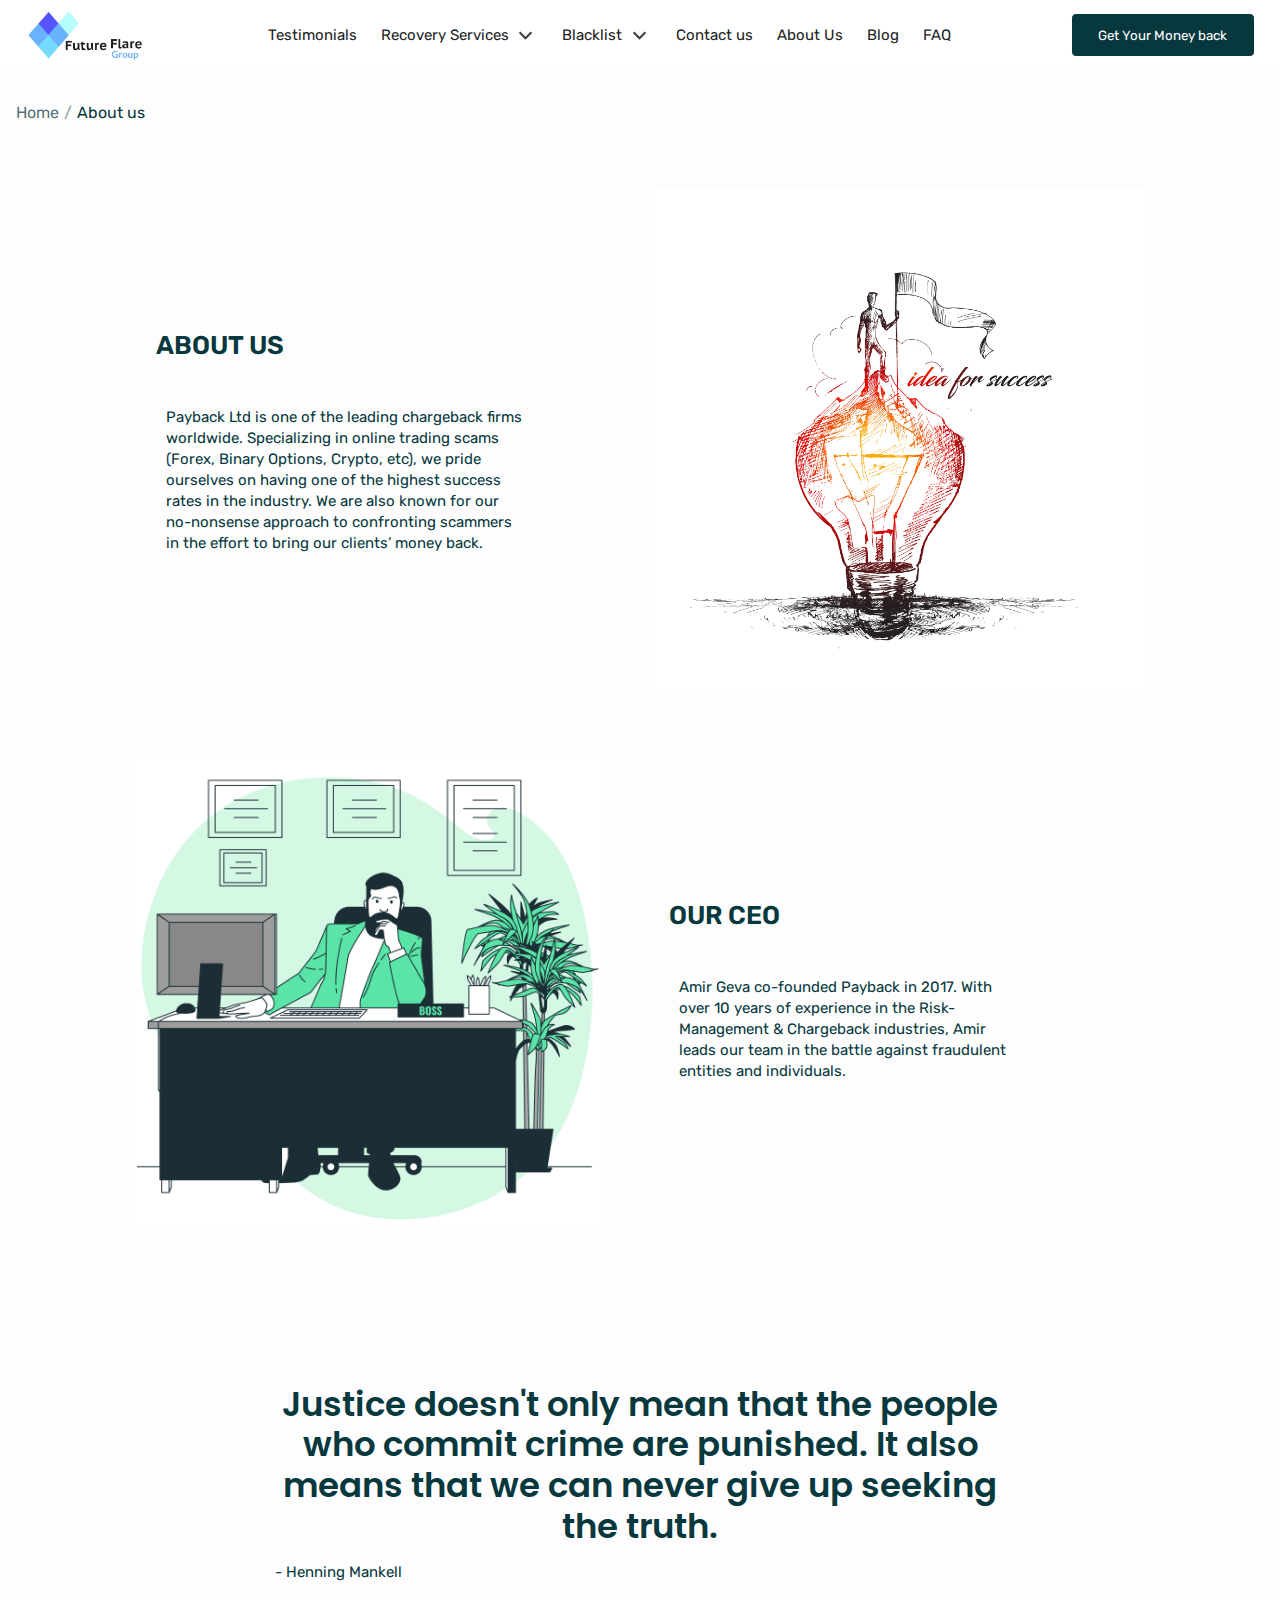
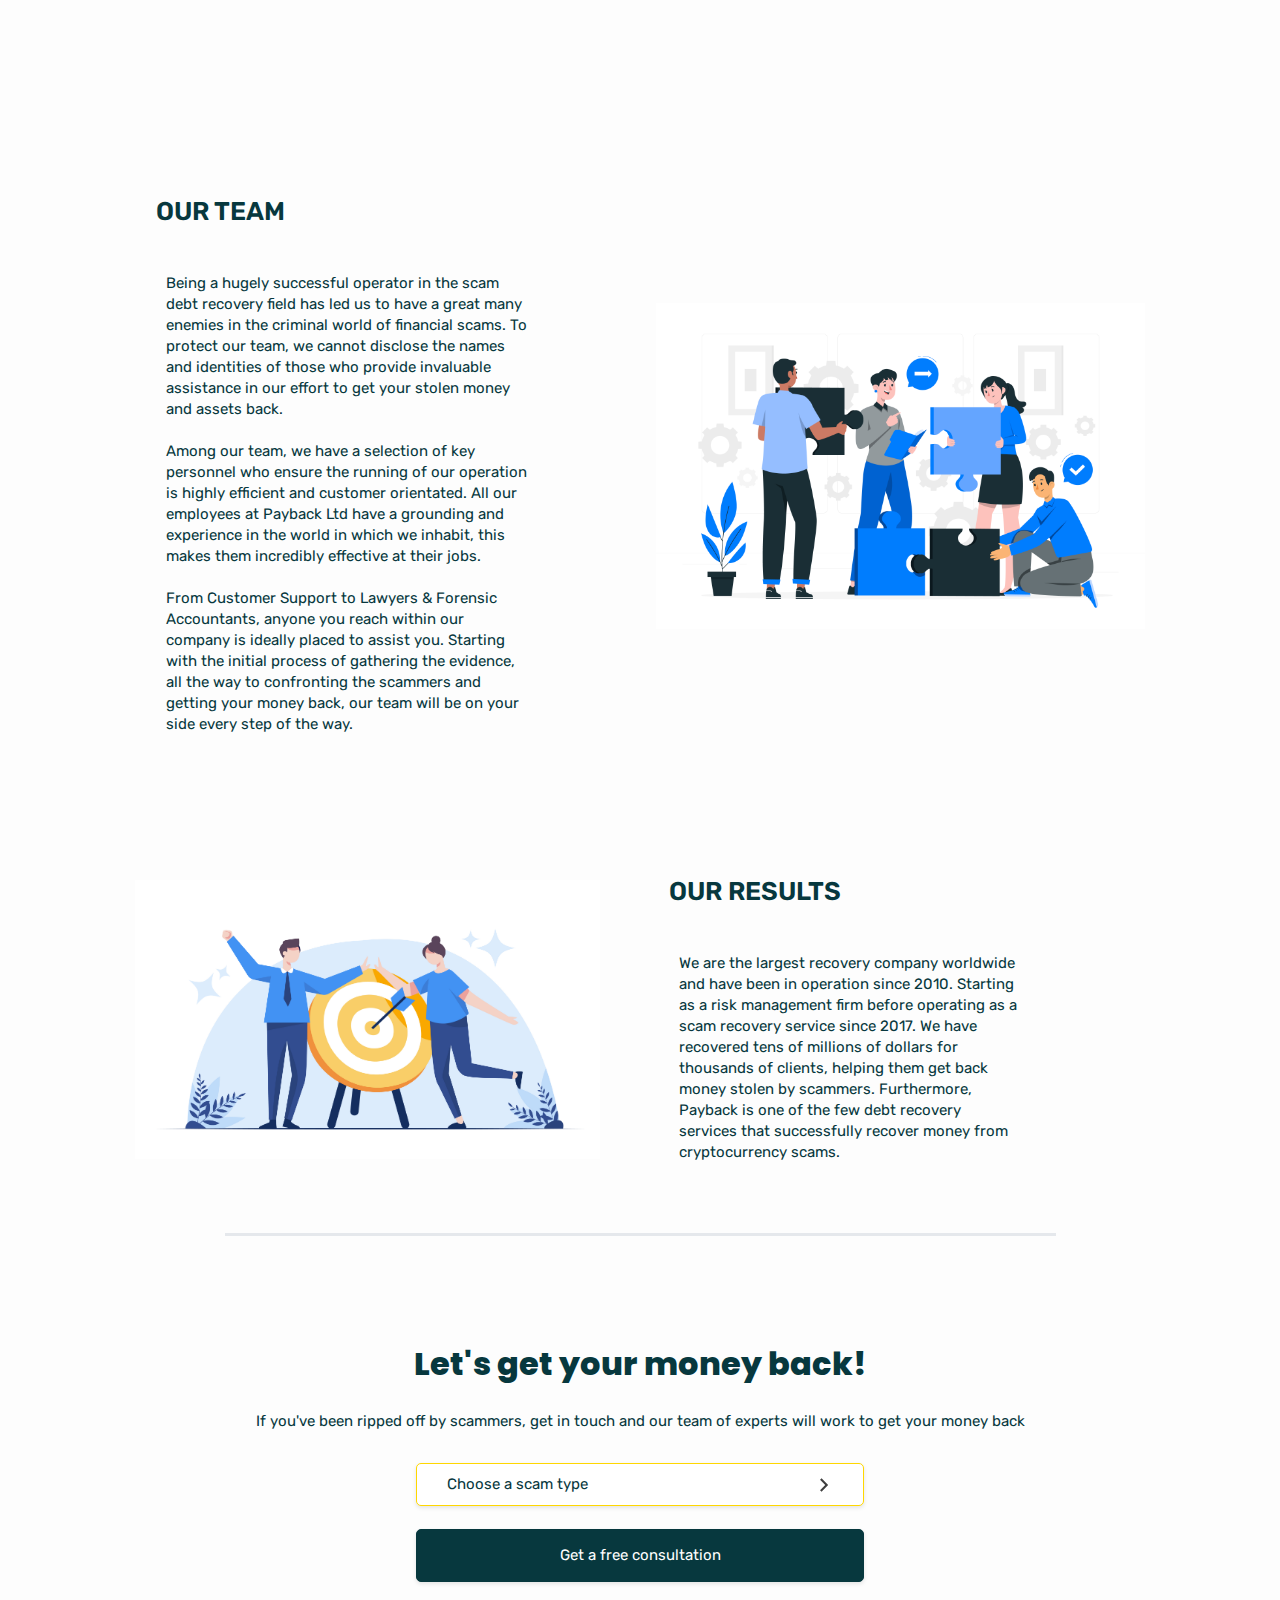
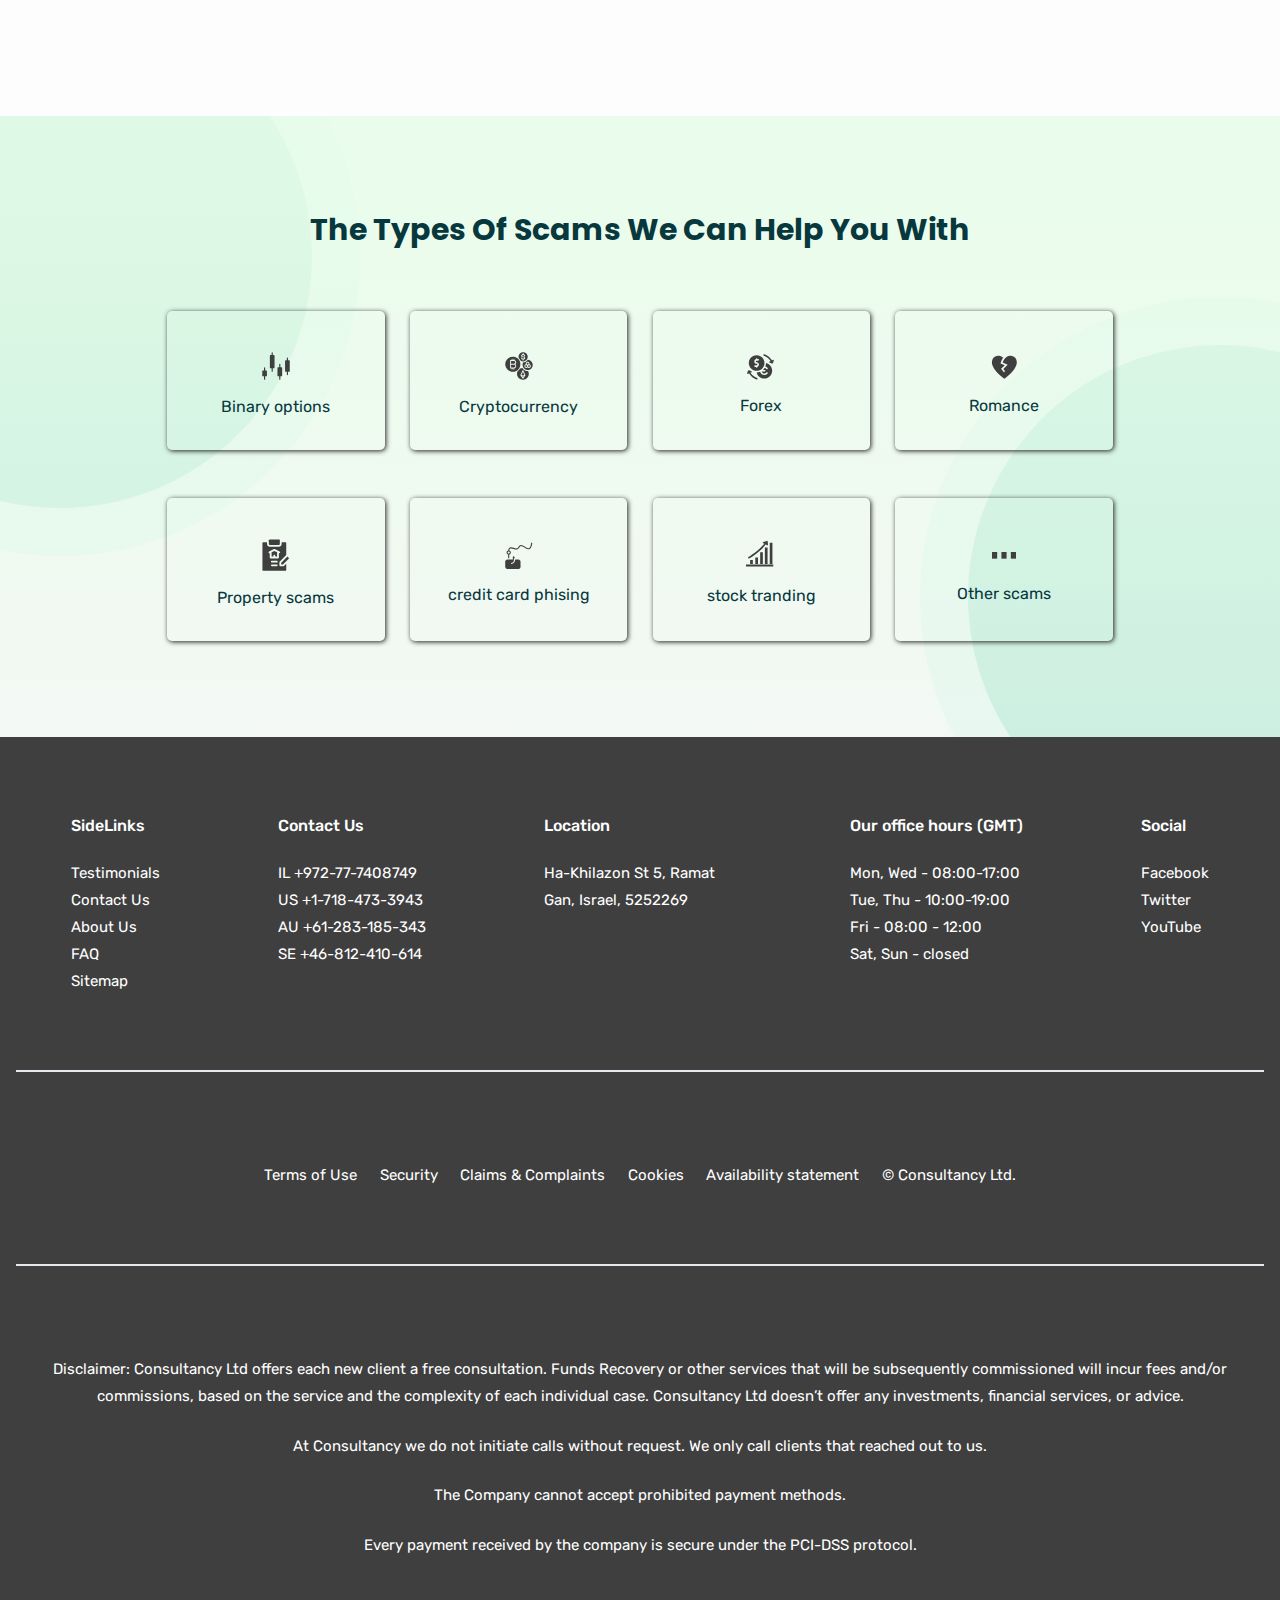
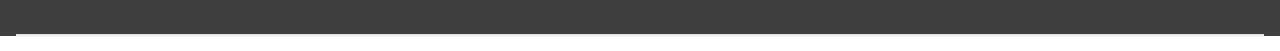
==== aboutUS.html @ 7df8717c "update about us page" ====
<!DOCTYPE html>
<html lang="en">
  <head>
    <meta charset="UTF-8" />
    <meta name="viewport" content="width=device-width, initial-scale=1.0" />
    <title>Consultation</title>
    <link rel="stylesheet" href="style.css" />
    <link rel="icon" href="img/logo.jpg" type="image/x-icon" />
  </head>
  <body>
    <div id="page" class="site page-home">
      <!--  ============ navbar section =============== -->
      <section class="navbar">
        <div class="container">
          <div class="wrapper">
            <div class="left">
              <a href="#page" class="logo">
                <img src="img/logo.jpg" alt="" />
              </a>
            </div>
            <div class="center">
              <ul class="nav_list">
                <li class="list_item"><a href="#">Testimonials</a></li>
                <li class="list_item">
                  <a href="#">
                    <span>Recovery Services</span>
                    <div class="icon">
                      <svg
                        xmlns="http://www.w3.org/2000/svg"
                        viewBox="0 0 24 24"
                        fill="currentColor"
                      >
                        <path
                          d="M11.9999 13.1714L16.9497 8.22168L18.3639 9.63589L11.9999 15.9999L5.63599 9.63589L7.0502 8.22168L11.9999 13.1714Z"
                        ></path>
                      </svg>
                    </div>
                  </a>
                  <ul class="options">
                    <li class="option"><a href="#">Binary Options</a></li>
                    <li class="option"><a href="#">Cryptocurrency</a></li>
                    <li class="option"><a href="#">Forex</a></li>
                    <li class="option"><a href="#">Stock trading</a></li>
                    <li class="option"><a href="#">Credit card phising</a></li>
                    <li class="option"><a href="#">Property Scams</a></li>
                    <li class="option"><a href="#">Romance Scams</a></li>
                    <li class="option"><a href="#">Other Scams</a></li>
                  </ul>
                </li>
                <li class="list_item">
                  <a href="#"
                    >Blacklist
                    <div class="icon">
                      <svg
                        xmlns="http://www.w3.org/2000/svg"
                        viewBox="0 0 24 24"
                        fill="currentColor"
                      >
                        <path
                          d="M11.9999 13.1714L16.9497 8.22168L18.3639 9.63589L11.9999 15.9999L5.63599 9.63589L7.0502 8.22168L11.9999 13.1714Z"
                        ></path>
                      </svg></div
                  ></a>
                  <ul class="options">
                    <li class="option"><a href="#">Scams</a></li>
                    <li class="option"><a href="#">Imposters & Copycats</a></li>
                  </ul>
                </li>
                <li class="list_item"><a href="#">Contact us</a></li>
                <li class="list_item"><a href="#">About Us</a></li>
                <li class="list_item"><a href="#">Blog</a></li>
                <li class="list_item"><a href="#">FAQ</a></li>
              </ul>
            </div>
            <div class="right">
              <div class="btn">
                <input type="button" value="Get Your Money back" />
              </div>
              <div class="mbl">
                <div class="icon">
                  <svg
                    xmlns="http://www.w3.org/2000/svg"
                    viewBox="0 0 24 24"
                    fill="currentColor"
                  >
                    <path
                      d="M7.29117 20.8242L2 22L3.17581 16.7088C2.42544 15.3056 2 13.7025 2 12C2 6.47715 6.47715 2 12 2C17.5228 2 22 6.47715 22 12C22 17.5228 17.5228 22 12 22C10.2975 22 8.6944 21.5746 7.29117 20.8242ZM7.58075 18.711L8.23428 19.0605C9.38248 19.6745 10.6655 20 12 20C16.4183 20 20 16.4183 20 12C20 7.58172 16.4183 4 12 4C7.58172 4 4 7.58172 4 12C4 13.3345 4.32549 14.6175 4.93949 15.7657L5.28896 16.4192L4.63416 19.3658L7.58075 18.711Z"
                    ></path>
                  </svg>
                </div>
                <div class="icon">
                  <svg
                    xmlns="http://www.w3.org/2000/svg"
                    viewBox="0 0 24 24"
                    fill="currentColor"
                  >
                    <path
                      d="M18 18V20H6V18H18ZM21 11V13H3V11H21ZM18 4V6H6V4H18Z"
                    ></path>
                  </svg>
                </div>
              </div>
            </div>
          </div>
        </div>
      </section>

      <!-- path section -->
      <div class="path">
        <div class="container">
          <div class="wrapper">
            <ul class="dir">
              <li><a href="index.html">Home</a></li>
              <li><a href="#">About us</a></li>
            </ul>
          </div>
        </div>
      </div>

      <!-- hero 1 -->
      <section class="hero_section">
        <div class="container">
          <div class="hero_one">
            <div class="content">
              <div class="title">About Us</div>
              <p class="para">
                Payback Ltd is one of the leading chargeback firms worldwide. Specializing in online trading scams (Forex, Binary Options, Crypto, etc), we pride ourselves on having one of the highest success rates in the industry. We are also known for our no-nonsense approach to confronting scammers in the effort to bring our clients’ money back.
              </p>
            </div>
            <div class="reference">
              <img src="img/about.jpg" alt="" />
            </div>
          </div>
        </div>
      </section>

      <!-- hero 2 -->
      <section class="hero_section hs_2">
        <div class="container">
          <div class="hero_one hero_two">
            <div class="content">
              <div class="title">Our CEO</div>
              <p class="para">
                Amir Geva co-founded Payback in 2017. With over 10 years of experience in the Risk-Management & Chargeback industries, Amir leads our team in the battle against fraudulent entities and individuals.
              </p>

            </div>
            <div class="reference">
              <img src="img/ceo.jpg" alt="" />
            </div>
          </div>
        </div>
      </section>

      <!-- justice says -->
      <div class="justice">
        <div class="container">
          <div class="wrapper">
            <div class="title">
              <h1>Justice doesn't only mean that the people who commit crime are punished. It also means that we can never give up seeking the truth.</h1>
            </div>
            <div class="para"> - Henning Mankell</div>
          </div>
        </div>
      </div>

      <!-- hero 3 -->
      <section class="hero_section">
        <div class="container">
          <div class="hero_one">
            <div class="content">
              <div class="title">Our Team</div>
              <p class="para">
                Being a hugely successful operator in the scam debt recovery field has led us to have a great many enemies in the criminal world of financial scams. To protect our team, we cannot disclose the names and identities of those who provide invaluable assistance in our effort to get your stolen money and assets back. <br><br>
                Among our team, we have a selection of key personnel who ensure the running of our operation is highly efficient and customer orientated. All our employees at Payback Ltd have a grounding and experience in the world in which we inhabit, this makes them incredibly effective at their jobs. <br><br>
                From Customer Support to Lawyers & Forensic Accountants, anyone you reach within our company is ideally placed to assist you. Starting with the initial process of gathering the evidence, all the way to confronting the scammers and getting your money back, our team will be on your side every step of the way.
              </p>
            </div>
            <div class="reference">
              <img src="img/team.jpg" alt="" />
            </div>
          </div>
        </div>
      </section>

      <!-- hero 4 -->
      <section class="hero_section hs_2">
        <div class="container">
          <div class="hero_one hero_two">
            <div class="content">
              <div class="title">Our Results</div>
              <p class="para">
                We are the largest recovery company worldwide and have been in operation since 2010. Starting as a risk management firm before operating as a scam recovery service since 2017. We have recovered tens of millions of dollars for thousands of clients, helping them get back money stolen by scammers. Furthermore, Payback is one of the few debt recovery services that successfully recover money from cryptocurrency scams.
              </p>
            </div>
            <div class="reference">
              <img src="img/result.jpg" alt="" />
            </div>
          </div>
        </div>
      </section>

      <!--  ============ choose back section  =============== -->
      <section class="choose">
        <div class="container">
          <div class="wrapper">
            <div class="title">
              <h1>Let's get your money back!</h1>
            </div>
            <div class="para">
              If you've been ripped off by scammers, get in touch and our team
              of experts will work to get your money back
            </div>
            <div class="choice">
              <div class="drop_down">
                <div class="select-menu">
                  <div class="select-btn">
                    <span class="sBtn-text">Choose a scam type</span>
                    <div class="icon">
                      <svg
                        xmlns="http://www.w3.org/2000/svg"
                        viewBox="0 0 24 24"
                        fill="currentColor"
                      >
                        <path
                          d="M11.9999 10.8284L7.0502 15.7782L5.63599 14.364L11.9999 8L18.3639 14.364L16.9497 15.7782L11.9999 10.8284Z"
                        ></path>
                      </svg>
                    </div>
                  </div>
                  <ul class="options">
                    <li class="option">
                      <a href="#"
                        ><span class="option-text">Binary Options</span></a
                      >
                    </li>
                    <li class="option">
                      <a href="#"
                        ><span class="option-text">Cryptocurrency</span></a
                      >
                    </li>
                    <li class="option">
                      <a href="#"><span class="option-text">Forex </span></a>
                    </li>
                    <li class="option">
                      <a href="#"
                        ><span class="option-text">Stock Trading </span></a
                      >
                    </li>
                    <li class="option">
                      <a href="#"
                        ><span class="option-text">Property scam </span></a
                      >
                    </li>
                    <li class="option">
                      <a href="#"
                        ><span class="option-text">Romance scam</span></a
                      >
                    </li>
                    <li class="option">
                      <a href="#"
                        ><span class="option-text">Other scam</span></a
                      >
                    </li>
                  </ul>
                </div>
              </div>
              <div class="btn">
                <button type="submit">Get a free consultation</button>
              </div>
            </div>
          </div>
        </div>
      </section>
      <!--  ============ testimonials section  =============== -->
      <!--  ============ get client section  =============== -->
      <!--  ============ videos review section  =============== -->
      <!--  ============ types section  =============== -->
      <section class="type">
        <div class="container">
          <div class="wrapper">
            <div class="title">
              <h1>The types of scams we can help you with</h1>
            </div>
            <div class="wrap_box">
              <div class="box">
                <div class="title">
                  <div class="icon">
                    <svg
                      viewBox="0 0 24 24"
                      fill="none"
                      xmlns="http://www.w3.org/2000/svg"
                    >
                      <path
                        d="M16.9149 13.375V19.7917C16.9149 20.0438 16.7043 20.25 16.4468 20.25H15.5106V22.5417C15.5106 22.7938 15.3 23 15.0426 23C14.7851 23 14.5745 22.7938 14.5745 22.5417V20.25H13.6383C13.3809 20.25 13.1702 20.0438 13.1702 19.7917V13.375C13.1702 13.1229 13.3809 12.9167 13.6383 12.9167H14.5745V10.625C14.5745 10.3729 14.7851 10.1667 15.0426 10.1667C15.3 10.1667 15.5106 10.3729 15.5106 10.625V12.9167H16.4468C16.7043 12.9167 16.9149 13.1229 16.9149 13.375Z"
                        fill="currentColor"
                      ></path>
                      <path
                        d="M23 7.875V16.125C23 16.3771 22.7894 16.5833 22.5319 16.5833H21.5957V18.875C21.5957 19.1271 21.3851 19.3333 21.1277 19.3333C20.8702 19.3333 20.6596 19.1271 20.6596 18.875V16.5833H19.7234C19.466 16.5833 19.2553 16.3771 19.2553 16.125V7.875C19.2553 7.62292 19.466 7.41667 19.7234 7.41667H20.6596V5.58333C20.6596 5.33125 20.8702 5.125 21.1277 5.125C21.3851 5.125 21.5957 5.33125 21.5957 5.58333V7.41667H22.5319C22.7894 7.41667 23 7.62292 23 7.875Z"
                        fill="currentColor"
                      ></path>
                      <path
                        d="M4.74468 16.125V19.7917C4.74468 20.0438 4.53404 20.25 4.2766 20.25H3.34043V22.5417C3.34043 22.7938 3.12979 23 2.87234 23C2.61489 23 2.40426 22.7938 2.40426 22.5417V20.25H1.46809C1.21064 20.25 1 20.0438 1 19.7917V16.125C1 15.8729 1.21064 15.6667 1.46809 15.6667H2.40426V13.375C2.40426 13.1229 2.61489 12.9167 2.87234 12.9167C3.12979 12.9167 3.34043 13.1229 3.34043 13.375V15.6667H4.2766C4.53404 15.6667 4.74468 15.8729 4.74468 16.125Z"
                        fill="currentColor"
                      ></path>
                      <path
                        d="M10.8298 3.75V13.375C10.8298 13.6271 10.6192 13.8333 10.3617 13.8333H9.42553V16.125C9.42553 16.3771 9.2149 16.5833 8.95745 16.5833C8.7 16.5833 8.48936 16.3771 8.48936 16.125V13.8333H7.55319C7.29574 13.8333 7.0851 13.6271 7.0851 13.375V3.75C7.0851 3.49792 7.29574 3.29167 7.55319 3.29167H8.48936V1.45833C8.48936 1.20625 8.7 1 8.95745 1C9.2149 1 9.42553 1.20625 9.42553 1.45833V3.29167H10.3617C10.6192 3.29167 10.8298 3.49792 10.8298 3.75Z"
                        fill="currentColor"
                      ></path>
                    </svg>
                  </div>
                </div>
                <div class="name">Binary options</div>
              </div>

              <div class="box">
                <div class="title">
                  <div class="icon">
                    <svg
                      viewBox="0 0 24 24"
                      fill="currentColor"
                      xmlns="http://www.w3.org/2000/svg"
                    >
                      <path
                        d="M19.2859 16.0125C19.159 16.0223 19.0322 16.0321 18.9053 16.0321C18.0426 16.0309 17.1959 15.798 16.4535 15.3577C15.7111 14.9173 15.1 14.2856 14.684 13.5284C14.0455 13.5839 13.4256 13.7721 12.8637 14.0809C12.3561 14.9281 11.6719 15.6554 10.8579 16.213C10.5083 16.944 10.3517 17.7526 10.403 18.5616C10.4543 19.3705 10.7118 20.1528 11.151 20.8336C11.5901 21.5143 12.1961 22.0708 12.9112 22.4499C13.6262 22.829 14.4263 23.0179 15.2351 22.9987C16.0438 22.9794 16.8341 22.7526 17.5303 22.34C18.2266 21.9274 18.8056 21.3427 19.212 20.6418C19.6184 19.9409 19.8386 19.1473 19.8516 18.3368C19.8645 17.5263 19.6698 16.7261 19.2859 16.0125ZM17.1191 19.4796C17.1147 19.5286 17.098 19.5758 17.0703 19.6165C17.0711 19.6234 17.0693 19.6303 17.0655 19.6361L15.4306 22.0664C15.3967 22.1162 15.3512 22.1568 15.298 22.1849C15.2449 22.2131 15.1857 22.2278 15.1256 22.2278C15.0655 22.2278 15.0063 22.2131 14.9532 22.1849C14.9 22.1568 14.8545 22.1162 14.8206 22.0664L13.1857 19.6361C13.1819 19.6303 13.1801 19.6234 13.1809 19.6165C13.1533 19.5758 13.1365 19.5286 13.1321 19.4796C13.1272 19.4747 13.1272 19.4698 13.1272 19.46C13.1224 19.4106 13.1273 19.3608 13.1418 19.3133C13.1467 19.3084 13.1516 19.3035 13.1516 19.2987V19.284L14.7913 15.5186C14.8235 15.4577 14.8716 15.4068 14.9305 15.3712C14.9894 15.3357 15.0568 15.3169 15.1256 15.3169C15.1944 15.3169 15.2618 15.3357 15.3207 15.3712C15.3796 15.4068 15.4277 15.4577 15.4599 15.5186L17.0996 19.284V19.2987C17.0996 19.3035 17.1045 19.3084 17.1094 19.3133C17.1239 19.3608 17.1289 19.4106 17.124 19.46C17.124 19.4698 17.124 19.4747 17.1191 19.4796Z"
                        fill="currentColor"
                      ></path>
                      <path
                        d="M15.8503 20.1251L15.1232 21.2058L14.4009 20.1251L15.006 20.3353C15.0836 20.3614 15.1676 20.3614 15.2452 20.3353L15.8503 20.1251Z"
                        fill="currentColor"
                      ></path>
                      <path
                        d="M16.2651 19.2106L15.1232 19.6018L13.9812 19.2106L15.1232 16.5847L16.2651 19.2106Z"
                        fill="currentColor"
                      ></path>
                      <path
                        d="M18.9882 7.06858C18.6005 7.67545 18.0695 8.17721 17.4422 8.52947C16.8148 8.88172 16.1105 9.07362 15.3916 9.08818C14.9369 9.86365 14.7498 10.7675 14.8591 11.6602C14.9683 12.5529 15.3679 13.3847 15.9961 14.0271C16.6242 14.6695 17.446 15.0868 18.3345 15.2144C19.223 15.3421 20.1286 15.173 20.9116 14.7333C21.6946 14.2936 22.3113 13.6079 22.6665 12.7819C23.0217 11.9559 23.0955 11.0358 22.8767 10.1635C22.6578 9.2913 22.1584 8.51557 21.4555 7.95617C20.7527 7.39678 19.8856 7.08485 18.9882 7.06858ZM20.0082 13.5284C19.7983 13.5276 19.591 13.4813 19.4006 13.3927C19.2102 13.3041 19.0412 13.1752 18.9053 13.0149C18.7693 13.1752 18.6003 13.3041 18.41 13.3927C18.2196 13.4813 18.0123 13.5276 17.8024 13.5284C17.437 13.5273 17.085 13.3902 16.8149 13.1437C16.5447 12.8973 16.3755 12.559 16.3403 12.1946C16.305 11.8302 16.4061 11.4656 16.624 11.1717C16.8419 10.8778 17.161 10.6755 17.5193 10.6041C17.4415 10.3822 17.418 10.1448 17.4506 9.91188C17.4832 9.67895 17.5711 9.45725 17.7068 9.26535C17.8425 9.07344 18.0222 8.91693 18.2307 8.80891C18.4392 8.7009 18.6705 8.64453 18.9053 8.64453C19.14 8.64453 19.3713 8.7009 19.5798 8.80891C19.7884 8.91693 19.968 9.07344 20.1037 9.26535C20.2395 9.45725 20.3273 9.67895 20.36 9.91188C20.3926 10.1448 20.369 10.3822 20.2912 10.6041C20.6496 10.6755 20.9687 10.8778 21.1866 11.1717C21.4045 11.4656 21.5056 11.8302 21.4703 12.1946C21.435 12.559 21.2659 12.8973 20.9957 13.1437C20.7255 13.3902 20.3736 13.5273 20.0082 13.5284Z"
                        fill="currentColor"
                      ></path>
                      <path
                        d="M20.0082 12.7949C20.4152 12.7949 20.7451 12.4621 20.7451 12.0516C20.7451 11.6411 20.4152 11.3083 20.0082 11.3083C19.6012 11.3083 19.2713 11.6411 19.2713 12.0516C19.2713 12.4621 19.6012 12.7949 20.0082 12.7949Z"
                        fill="currentColor"
                      ></path>
                      <path
                        d="M18.5393 12.0516C18.5383 12.1974 18.4943 12.3397 18.4127 12.4605C18.3312 12.5812 18.2157 12.6751 18.081 12.7303C17.9463 12.7854 17.7983 12.7993 17.6556 12.7703C17.513 12.7412 17.3822 12.6705 17.2796 12.5671C17.177 12.4636 17.1073 12.332 17.0793 12.1889C17.0512 12.0458 17.0661 11.8976 17.122 11.763C17.178 11.6283 17.2724 11.5133 17.3935 11.4324C17.5146 11.3515 17.6568 11.3083 17.8024 11.3083C17.9984 11.3092 18.186 11.3879 18.3242 11.5273C18.4623 11.6666 18.5397 11.8552 18.5393 12.0516Z"
                        fill="currentColor"
                      ></path>
                      <path
                        d="M18.9053 10.8779C19.3123 10.8779 19.6422 10.5452 19.6422 10.1347C19.6422 9.72415 19.3123 9.39137 18.9053 9.39137C18.4983 9.39137 18.1684 9.72415 18.1684 10.1347C18.1684 10.5452 18.4983 10.8779 18.9053 10.8779Z"
                        fill="currentColor"
                      ></path>
                      <path
                        d="M15.3037 1C14.3323 1.00336 13.4019 1.39219 12.7159 2.08137C12.0299 2.77056 11.6444 3.70397 11.6436 4.67734C11.6457 5.0231 11.695 5.36696 11.79 5.69936C12.374 6.26912 12.8501 6.9401 13.1955 7.67984C13.8104 8.12097 14.5475 8.35861 15.3037 8.35956C16.2777 8.35956 17.2118 7.97187 17.9004 7.28178C18.5891 6.59168 18.976 5.65572 18.976 4.67978C18.976 3.70384 18.5891 2.76788 17.9004 2.07778C17.2118 1.38769 16.2777 1 15.3037 1ZM14.8889 4.31058H15.7234C16.0399 4.31058 16.3434 4.43655 16.5671 4.66077C16.7909 4.88499 16.9166 5.1891 16.9166 5.5062C16.9166 5.8233 16.7909 6.12741 16.5671 6.35163C16.3434 6.57586 16.0399 6.70183 15.7234 6.70183H15.6746V7.30819C15.6746 7.40546 15.6361 7.49875 15.5674 7.56753C15.4988 7.63631 15.4057 7.67495 15.3086 7.67495C15.2115 7.67495 15.1184 7.63631 15.0498 7.56753C14.9812 7.49875 14.9426 7.40546 14.9426 7.30819V6.70183H14.8889C14.574 6.7004 14.2724 6.57408 14.0502 6.35048C13.828 6.12689 13.7032 5.82421 13.703 5.50865C13.703 5.41138 13.7416 5.31809 13.8102 5.24931C13.8789 5.18053 13.972 5.14189 14.0691 5.14189C14.1661 5.14189 14.2592 5.18053 14.3279 5.24931C14.3965 5.31809 14.4351 5.41138 14.4351 5.50865C14.4347 5.62983 14.4822 5.74624 14.5673 5.83239C14.6523 5.91853 14.768 5.96741 14.8889 5.96831H15.7234C15.8457 5.96831 15.963 5.91963 16.0495 5.83296C16.136 5.7463 16.1846 5.62876 16.1846 5.5062C16.1846 5.38364 16.136 5.2661 16.0495 5.17944C15.963 5.09278 15.8457 5.04409 15.7234 5.04409H14.8889C14.5731 5.04409 14.2702 4.91838 14.0469 4.69462C13.8236 4.47085 13.6982 4.16736 13.6982 3.85091C13.6982 3.53446 13.8236 3.23097 14.0469 3.00721C14.2702 2.78344 14.5731 2.65773 14.8889 2.65773H14.9426V2.04648C14.9426 1.94921 14.9812 1.85592 15.0498 1.78714C15.1184 1.71836 15.2115 1.67972 15.3086 1.67972C15.4057 1.67972 15.4988 1.71836 15.5674 1.78714C15.6361 1.85592 15.6746 1.94921 15.6746 2.04648V2.65773H15.7234C15.8799 2.65754 16.0348 2.68827 16.1793 2.74817C16.3239 2.80806 16.4552 2.89594 16.5658 3.00678C16.6765 3.11761 16.7642 3.24922 16.8239 3.39407C16.8837 3.53892 16.9144 3.69417 16.9142 3.85091C16.9142 3.94818 16.8756 4.04147 16.807 4.11025C16.7383 4.17903 16.6452 4.21767 16.5482 4.21767C16.4511 4.21767 16.358 4.17903 16.2894 4.11025C16.2207 4.04147 16.1822 3.94818 16.1822 3.85091C16.1822 3.79053 16.1704 3.73073 16.1474 3.67493C16.1243 3.61913 16.0906 3.56843 16.0479 3.52574C16.0053 3.48304 15.9547 3.44918 15.899 3.4261C15.8434 3.40303 15.7837 3.39118 15.7234 3.39125H14.8889C14.7673 3.39125 14.6506 3.43967 14.5645 3.52588C14.4785 3.61208 14.4302 3.729 14.4302 3.85091C14.4302 3.97282 14.4785 4.08974 14.5645 4.17595C14.6506 4.26215 14.7673 4.31058 14.8889 4.31058Z"
                        fill="currentColor"
                      ></path>
                      <path
                        d="M7.07579 4.50129C5.87667 4.4979 4.70351 4.85114 3.70486 5.51628C2.70621 6.18142 1.927 7.12854 1.46588 8.23772C1.00476 9.34689 0.882479 10.5682 1.11452 11.7471C1.34656 12.9259 1.92249 14.0093 2.76938 14.86C3.61626 15.7106 4.69602 16.2903 5.87192 16.5257C7.04782 16.7611 8.26697 16.6415 9.37501 16.1821C10.483 15.7228 11.4301 14.9443 12.0963 13.9452C12.7625 12.9461 13.1179 11.7714 13.1174 10.5699C13.1179 8.96277 12.482 7.42112 11.3493 6.28335C10.2166 5.14558 8.67964 4.50466 7.07579 4.50129ZM9.76964 12.0662C9.76865 12.4906 9.62293 12.9019 9.35664 13.2318C9.09036 13.5618 8.7195 13.7907 8.30559 13.8805V14.5357C8.30559 14.633 8.26703 14.7263 8.19839 14.7951C8.12975 14.8638 8.03665 14.9025 7.93958 14.9025C7.84251 14.9025 7.74941 14.8638 7.68077 14.7951C7.61213 14.7263 7.57357 14.633 7.57357 14.5357V13.9196H6.82202V14.5357C6.82202 14.633 6.78346 14.7263 6.71482 14.7951C6.64618 14.8638 6.55309 14.9025 6.45601 14.9025C6.35894 14.9025 6.26584 14.8638 6.1972 14.7951C6.12856 14.7263 6.09 14.633 6.09 14.5357V13.9196H5.28478C5.1879 13.9189 5.09518 13.8801 5.02667 13.8114C4.95817 13.7428 4.9194 13.6499 4.91876 13.5528V7.60649C4.9187 7.55831 4.92812 7.51059 4.9465 7.46606C4.96487 7.42154 4.99182 7.38108 5.02582 7.34701C5.05982 7.31294 5.1002 7.28593 5.14463 7.26752C5.18907 7.24911 5.23669 7.23967 5.28478 7.23973H6.09V6.6627C6.09 6.56543 6.12856 6.47215 6.1972 6.40337C6.26584 6.33459 6.35894 6.29595 6.45601 6.29595C6.55309 6.29595 6.64618 6.33459 6.71482 6.40337C6.78346 6.47215 6.82202 6.56543 6.82202 6.6627V7.23973H7.57357V6.6627C7.57357 6.56543 7.61213 6.47215 7.68077 6.40337C7.74941 6.33459 7.84251 6.29595 7.93958 6.29595C8.03665 6.29595 8.12975 6.33459 8.19839 6.40337C8.26703 6.47215 8.30559 6.56543 8.30559 6.6627V7.27885C8.65356 7.35329 8.97272 7.5267 9.22483 7.77829C9.47693 8.02988 9.65129 8.34898 9.72701 8.69734C9.80272 9.04571 9.77657 9.40856 9.6517 9.74242C9.52683 10.0763 9.30854 10.367 9.02297 10.5797C9.25507 10.7514 9.44358 10.9754 9.57329 11.2337C9.703 11.4919 9.77026 11.7771 9.76964 12.0662Z"
                        fill="currentColor"
                      ></path>
                      <path
                        d="M9.03761 12.0662C9.03787 12.3625 8.92089 12.6467 8.7123 12.8566C8.50372 13.0666 8.22057 13.185 7.92494 13.1861H5.65079V10.9464H7.92494C8.22057 10.9474 8.50372 11.0659 8.7123 11.2758C8.92089 11.4858 9.03787 11.77 9.03761 12.0662Z"
                        fill="currentColor"
                      ></path>
                      <path
                        d="M9.03761 9.09307C9.03787 9.3893 8.92089 9.67354 8.7123 9.88347C8.50372 10.0934 8.22057 10.2119 7.92494 10.2129H5.65079V7.97324H7.92494C8.22057 7.97428 8.50372 8.09275 8.7123 8.30267C8.92089 8.5126 9.03787 8.79684 9.03761 9.09307Z"
                        fill="currentColor"
                      ></path>
                    </svg>
                  </div>
                </div>
                <div class="name">Cryptocurrency</div>
              </div>

              <div href="#" class="box">
                <div class="title">
                  <div class="icon">
                    <svg
                      viewBox="0 0 26 24"
                      fill="currentColor"
                      xmlns="http://www.w3.org/2000/svg"
                    >
                      <path
                        d="M17.3595 8.70628C17.3534 9.76579 17.1441 10.7779 16.7686 11.7058C17.5245 11.8877 18.2123 12.3029 18.73 12.9051C18.9737 13.1886 18.9414 13.616 18.6579 13.8597C18.3744 14.1034 17.9471 14.0712 17.7033 13.7876C17.2994 13.3178 16.7336 13.0266 16.1247 12.9674C15.732 13.5952 15.2565 14.1661 14.7131 14.6643H16.2376C16.6114 14.6643 16.9145 14.9674 16.9145 15.3412C16.9145 15.7151 16.6114 16.0181 16.2376 16.0181H13.607C13.8995 17.0047 14.8138 17.7267 15.8941 17.7267C16.5894 17.7267 17.2488 17.4235 17.7034 16.8947C17.9471 16.6113 18.3745 16.579 18.6579 16.8227C18.9414 17.0664 18.9737 17.4938 18.73 17.7773C18.018 18.6055 16.9843 19.0805 15.8941 19.0805C14.1333 19.0805 12.6539 17.8569 12.259 16.2156C11.331 16.5911 10.3188 16.8005 9.25921 16.8066C9.93112 19.8511 12.6506 22.1358 15.8941 22.1358C19.6407 22.1358 22.6887 19.0877 22.6887 15.3412C22.6887 12.0977 20.404 9.37823 17.3595 8.70628Z"
                        fill="currentColor"
                      ></path>
                      <path
                        d="M16.0063 8.65885C16.0063 4.91229 12.9583 1.8643 9.21178 1.8643C5.46526 1.8643 2.41719 4.91233 2.41719 8.65885C2.41719 12.4054 5.46522 15.4534 9.21173 15.4534C12.9583 15.4534 16.0063 12.4054 16.0063 8.65885ZM8.53482 12.1892V12.0548H7.85226C7.47842 12.0548 7.17534 11.7517 7.17534 11.3779C7.17534 11.004 7.47842 10.7009 7.85226 10.7009H9.21173C9.5881 10.7009 9.89429 10.3947 9.89429 10.0184C9.89429 9.64201 9.5881 9.33582 9.21173 9.33582C8.08886 9.33582 7.17534 8.42229 7.17534 7.29942C7.17534 6.41383 7.74377 5.65884 8.53482 5.37914V5.12859C8.53482 4.75475 8.8379 4.45167 9.21173 4.45167C9.58558 4.45167 9.88865 4.75475 9.88865 5.12859V5.26302H10.5712C10.9451 5.26302 11.2481 5.5661 11.2481 5.93994C11.2481 6.31378 10.9451 6.61686 10.5712 6.61686H9.21173C8.83537 6.61686 8.52918 6.92305 8.52918 7.29942C8.52918 7.67579 8.83537 7.98198 9.21173 7.98198C10.3346 7.98198 11.2481 8.8955 11.2481 10.0184C11.2481 10.904 10.6797 11.659 9.88865 11.9387V12.1893C9.88865 12.5631 9.58558 12.8662 9.21173 12.8662C8.8379 12.8662 8.53482 12.563 8.53482 12.1892Z"
                        fill="currentColor"
                      ></path>
                      <path
                        d="M9.62348 21.675C7.18445 20.9372 4.96917 19.0953 3.63108 16.7475L4.07239 16.896C4.42678 17.0153 4.81059 16.8246 4.92982 16.4702C5.049 16.1158 4.85838 15.732 4.50404 15.6128L2.55013 14.9556C2.19574 14.8365 1.81193 15.0271 1.6927 15.3814L1.03551 17.3353C0.916322 17.6897 1.10694 18.0735 1.46129 18.1927C1.53286 18.2168 1.60561 18.2282 1.67718 18.2282C1.95986 18.2282 2.22359 18.0497 2.31867 17.7669L2.44318 17.3968C3.0719 18.5044 3.88222 19.5282 4.82774 20.4028C6.12634 21.6042 7.64914 22.4922 9.23145 22.9708C9.2968 22.9906 9.36278 23 9.42772 23C9.71829 23 9.98694 22.8114 10.0754 22.5189C10.1837 22.1612 9.9813 21.7833 9.62348 21.675Z"
                        fill="currentColor"
                      ></path>
                      <path
                        d="M23.6445 5.8074C23.2903 5.68831 22.9064 5.87888 22.7871 6.23323L22.6625 6.60377C22.0303 5.48997 21.2147 4.46078 20.2629 3.58318C18.9678 2.3891 17.4503 1.50599 15.8744 1.02921C15.5164 0.920861 15.1386 1.1233 15.0304 1.48112C14.9222 1.83899 15.1245 2.21684 15.4823 2.32506C17.9188 3.06213 20.1357 4.90529 21.4741 7.25235L21.0334 7.10415C20.6791 6.98488 20.2953 7.17559 20.176 7.52993C20.0568 7.88427 20.2475 8.26813 20.6018 8.38732L22.5557 9.04456C22.6273 9.06861 22.7 9.08003 22.7716 9.08003C23.0543 9.08003 23.318 8.9015 23.4132 8.61873L24.0703 6.66483C24.1895 6.31044 23.9989 5.92658 23.6445 5.8074Z"
                        fill="currentColor"
                      ></path>
                    </svg>
                  </div>
                </div>
                <div class="name">Forex</div>
              </div>

              <div class="box">
                <div class="title">
                  <div class="icon">
                    <svg
                      viewBox="0 0 26 24"
                      fill="currentColor"
                      xmlns="http://www.w3.org/2000/svg"
                    >
                      <path
                        d="M23.4263 5.1945C22.5217 3.30812 19.9158 1.76471 16.8846 2.66332C15.5347 3.138 14.339 3.98036 13.4281 5.09846C12.7147 6.04723 12.15 7.10235 11.7539 8.22643L16.1825 10.2431L12.4222 13.8513L13.9749 15.7308L12.915 16.65L10.4847 13.7552L13.6847 10.6616L10.0121 9.00842C10.3362 7.67737 10.8599 6.4049 11.5648 5.23566C11.7812 4.86853 12.0202 4.5157 12.2805 4.17928H12.321C11.5723 3.47954 10.673 2.96743 9.69482 2.6839C6.67713 1.77843 4.07799 3.30812 3.17336 5.1945C1.90417 7.83543 2.43075 10.8056 4.73959 14.0228C6.54886 16.5402 9.13449 19.092 12.888 22.0553C13.0067 22.1493 13.1528 22.2004 13.3032 22.2004C13.4537 22.2004 13.5998 22.1493 13.7184 22.0553C17.4652 19.0989 20.0576 16.5677 21.8669 14.0228C24.1689 10.8056 24.6955 7.83543 23.4263 5.1945Z"
                        fill="currentColor"
                      ></path>
                    </svg>
                  </div>
                </div>
                <div class="name">Romance</div>
              </div>

              <div class="box">
                <div class="title">
                  <div class="icon">
                    <svg
                      viewBox="0 0 21 24"
                      fill="currentColor"
                      xmlns="http://www.w3.org/2000/svg"
                    >
                      <path
                        d="M6.12832 4.86719H12.5388C12.8928 4.86719 13.1798 4.57861 13.1798 4.22266V1.64453C13.1798 1.28858 12.8928 1 12.5388 1H6.12832C5.77429 1 5.48727 1.28858 5.48727 1.64453V4.22266C5.48727 4.57861 5.77429 4.86719 6.12832 4.86719Z"
                        fill="currentColor"
                      ></path>
                      <path
                        d="M7.41041 9.99207V13.0313H8.69249V12.3867C8.69249 12.0308 8.97951 11.7422 9.33354 11.7422C9.68757 11.7422 9.97458 12.0308 9.97458 12.3867V13.0313H11.2567V9.99207L9.33354 9.02527L7.41041 9.99207Z"
                        fill="currentColor"
                      ></path>
                      <path
                        d="M15.6464 19.7773H13.531C13.177 19.7773 12.89 19.4888 12.89 19.1328V17.0059C12.89 16.835 12.9575 16.671 13.0778 16.5502L17.6672 11.9359V3.57812C17.6672 3.22217 17.3801 2.93359 17.0261 2.93359H14.4619V4.22266C14.4619 5.28884 13.5992 6.15625 12.5388 6.15625H6.12836C5.06794 6.15625 4.20522 5.28884 4.20522 4.22266V2.93359H1.64104C1.28702 2.93359 1 3.22217 1 3.57812V22.3555C1 22.7114 1.28702 23 1.64104 23H17.0261C17.3801 23 17.6672 22.7114 17.6672 22.3555V18.0126L16.0997 19.5885C15.9795 19.7095 15.8165 19.7773 15.6464 19.7773ZM11.043 19.7773H7.62409C7.27006 19.7773 6.98304 19.4888 6.98304 19.1328C6.98304 18.7769 7.27006 18.4883 7.62409 18.4883H11.043C11.397 18.4883 11.684 18.7769 11.684 19.1328C11.684 19.4888 11.397 19.7773 11.043 19.7773ZM11.043 17.1992H7.62409C7.27006 17.1992 6.98304 16.9106 6.98304 16.5547C6.98304 16.1987 7.27006 15.9102 7.62409 15.9102H11.043C11.397 15.9102 11.684 16.1987 11.684 16.5547C11.684 16.9106 11.397 17.1992 11.043 17.1992ZM12.5388 10.631V13.6758C12.5388 14.0317 12.2517 14.3203 11.8977 14.3203H6.76936C6.41533 14.3203 6.12832 14.0317 6.12832 13.6758V10.6306C5.82758 10.738 5.48761 10.606 5.34128 10.3117C5.18295 9.99327 5.31128 9.60612 5.62796 9.44693L9.04686 7.72818C9.22734 7.63747 9.43974 7.63747 9.62021 7.72818L13.0391 9.44693C13.3558 9.60612 13.4841 9.99327 13.3258 10.3117C13.1807 10.6036 12.8424 10.7393 12.5388 10.631Z"
                        fill="currentColor"
                      ></path>
                      <path
                        d="M14.1721 18.4883H15.3809L19.7 14.1456L18.4913 12.9303L14.1721 17.273V18.4883Z"
                        fill="currentColor"
                      ></path>
                    </svg>
                  </div>
                </div>
                <div class="name">Property scams</div>
              </div>

              <div class="box">
                <div class="title">
                  <div class="icon">
                    <svg
                      viewBox="0 0 25 24"
                      fill="currentColor"
                      xmlns="http://www.w3.org/2000/svg"
                    >
                      <path
                        d="M23.169 1.33926C22.9232 1.30169 22.6937 1.46877 22.6549 1.71377C22.242 4.35892 21.69 5.7649 20.5605 5.96057C18.5224 6.31316 15.9358 2.81824 13.5521 3.44605C12.6584 3.68096 12.3541 4.3515 12.1088 4.89084C11.872 5.41225 11.6667 5.86302 10.9895 6.08896C9.1515 6.70304 6.821 4.72349 4.94403 5.48233C4.06713 5.83666 3.5789 6.65353 3.49003 7.91331C2.70651 8.1073 2.12491 8.81428 2.12491 9.65413C2.12491 10.4884 2.6992 11.192 3.47485 11.3916V13.9711C3.47485 14.2188 3.67633 14.4197 3.92483 14.4197C4.17333 14.4197 4.3748 14.2188 4.3748 13.9711V11.3916C5.15046 11.192 5.72474 10.4884 5.72474 9.65413C5.72474 8.82605 5.15889 8.12692 4.39168 7.92116C4.49799 6.62998 5.07958 6.39507 5.28207 6.31322C6.72533 5.7298 9.10695 7.66321 11.2752 6.94002C12.3248 6.58962 12.6595 5.85292 12.9289 5.26087C13.1741 4.72097 13.3232 4.43391 13.7822 4.31281C15.6365 3.8255 18.2391 7.27232 20.7141 6.84415C22.7428 6.49375 23.2287 3.87379 23.5447 1.85169C23.5824 1.60669 23.4148 1.37738 23.169 1.33926ZM4.82478 9.65413C4.82478 10.1486 4.42093 10.5512 3.92483 10.5512C3.42872 10.5512 3.02487 10.1486 3.02487 9.65413C3.02487 9.1611 3.42726 8.75709 3.92483 8.75709C4.42093 8.75709 4.82478 9.15964 4.82478 9.65413Z"
                        fill="currentColor"
                      ></path>
                      <path
                        d="M13.7681 17.1108C13.7681 16.1199 12.9622 15.3167 11.9682 15.3167H9.60581C9.35731 15.3167 9.15583 15.5175 9.15583 15.7652C9.15583 15.7594 9.16185 15.9801 9.13558 16.2137C8.97246 17.6804 7.83458 18.8583 6.3834 19.0887C6.09024 19.1346 5.82773 18.8854 5.8698 18.5804C5.89669 18.3852 6.05694 18.2365 6.25139 18.2013C6.43475 18.1682 6.59264 18.13 6.79513 18.0443C7.50863 17.7555 8.11435 17.0476 8.23337 16.1762C8.25688 16.0005 8.25216 16.1513 8.25587 14.2128L8.33124 14.2885C8.50674 14.4633 8.79242 14.4634 8.96796 14.2885C9.14143 14.1156 9.1452 13.8313 8.96796 13.6538L8.12425 12.8128C7.84296 12.5337 7.35591 12.7227 7.35591 13.144V15.3167H2.79991C1.80586 15.3167 1 16.1199 1 17.1108V21.5399C1 22.5307 1.80586 23.334 2.79991 23.334H12.0807C13.0126 23.334 13.7681 22.5809 13.7681 21.652V17.1108Z"
                        fill="currentColor"
                      ></path>
                    </svg>
                  </div>
                </div>
                <div class="name">credit card phising</div>
              </div>

              <div class="box">
                <div class="title">
                  <div class="icon">
                    <svg
                      viewBox="0 0 22 22"
                      fill="currentColor"
                      xmlns="http://www.w3.org/2000/svg"
                    >
                      <path
                        d="M17.4111 1.93288H19.3856V17.6055H17.4111V1.93288ZM13.4795 2.50013L13.2061 2.58506C12.8638 2.69323 12.4616 2.5426 12.3232 2.25591C12.2569 2.11711 12.2537 1.96373 12.3145 1.82345C12.3851 1.66119 12.5351 1.53422 12.7254 1.47486L15.808 0.514648L16.1833 3.26133C16.2044 3.40119 16.1651 3.544 16.0723 3.66231C15.9589 3.80767 15.7766 3.90189 15.5721 3.92133C15.5476 3.92386 15.5201 3.92513 15.4937 3.92513C15.1449 3.92513 14.8487 3.70288 14.8047 3.40879L14.7572 2.99323C11.1946 7.9261 2.99091 13.2131 2.63492 13.4408C2.51408 13.5181 2.36957 13.5593 2.21661 13.5593C2.01042 13.5593 1.81647 13.4833 1.68485 13.35C1.5638 13.2281 1.50718 13.0726 1.52471 12.9128C1.54309 12.747 1.6426 12.5945 1.79809 12.4956C1.88154 12.4419 10.0071 7.1892 13.4795 2.50013ZM15.8152 5.41393V17.6051H13.8411V5.41393H15.8152ZM12.3629 9.03652V17.6055H10.3882V9.03652H12.3629ZM8.79229 12.7998V17.6049H6.818V12.7998H8.79229ZM5.01759 14.6824V17.6051H3.04351V14.6824H5.01759ZM19.9998 19.4866H0V18.0217H20L19.9998 19.4866Z"
                        fill="currentColor"
                      ></path>
                    </svg>
                  </div>
                </div>
                <div class="name">stock tranding</div>
              </div>

              <div class="box">
                <div class="title">
                  <div class="icon">
                    <svg
                      viewBox="0 0 27 24"
                      fill="currentColor"
                      xmlns="http://www.w3.org/2000/svg"
                    >
                      <path
                        d="M2.69946 15V9H7.34067V15H2.69946Z"
                        fill="currentColor"
                      ></path>
                      <path
                        d="M11.1761 15V9H15.8174V15H11.1761Z"
                        fill="currentColor"
                      ></path>
                      <path
                        d="M19.6528 15V9H24.294V15H19.6528Z"
                        fill="currentColor"
                      ></path>
                    </svg>
                  </div>
                </div>
                <div class="name">Other scams</div>
              </div>
            </div>
          </div>
        </div>
      </section>
      <!--  ============ more about section  =============== -->
      <!--  ============ choosing section  =============== -->
      <!--  ============ latest articles section  =============== -->
      <!--  ============ footer section  =============== -->
      <!--  ============ footer end section  =============== -->

      <section class="footer_section">
        <div class="container">
          <div class="wrapper">
            <div class="help col">
              <span class="text">SideLinks</span>
              <ul>
                <li>
                  <a href="#">Testimonials</a>
                  <a href="">Contact Us</a>
                  <a href="">About Us</a>
                  <a href="">FAQ</a>
                  <a href="">Sitemap</a>
                </li>
              </ul>
            </div>
            <div class="blog col">
              <span class="text"> Contact Us </span>
              <ul>
                <li>
                  <a href="#">IL +972-77-7408749</a>
                  <a href="#">US +1-718-473-3943</a>
                  <a href="#">AU +61-283-185-343</a>
                  <a href="#">SE +46-812-410-614</a>
                </li>
              </ul>
            </div>
            <div class="social_media col">
              <span class="text">Location</span>
              <ul>
                <li>
                  <a href="#">Ha-Khilazon St 5, Ramat Gan, Israel, 5252269</a>
                </li>
              </ul>
            </div>
            <div class="advancing col">
              <span class="text"> Our office hours (GMT)</span>
              <ul>
                <li>
                  <a href="#">Mon, Wed - 08:00-17:00</a>
                  <a href="#">Tue, Thu - 10:00-19:00</a>
                  <a href="#">Fri - 08:00 - 12:00</a>
                  <a href="#">Sat, Sun - closed</a>
                </li>
              </ul>
            </div>
            <div class="companies col">
              <span class="text"> Social </span>
              <ul>
                <li>
                  <a href="#">Facebook</a>
                  <a href="#">Twitter</a>
                  <a href="#">YouTube</a>
                </li>
              </ul>
            </div>
          </div>
          <div class="wrapper policy">
            <ul>
              <li><a href="#">Terms of Use</a></li>
              <li><a href="#">Security</a></li>
              <li><a href="#">Claims & Complaints</a></li>
              <li><a href="#">Cookies</a></li>
              <li><a href="#">Availability statement</a></li>
              <li><a href="#">&copy; Consultancy Ltd.</a></li>
            </ul>
          </div>

          <div class="wrapper disclaimer">
            <ul>
              <li>
                <a href="#"
                  >Disclaimer: Consultancy Ltd offers each new client a free
                  consultation. Funds Recovery or other services that will be
                  subsequently commissioned will incur fees and/or commissions,
                  based on the service and the complexity of each individual
                  case. Consultancy Ltd doesn’t offer any investments, financial
                  services, or advice.</a
                >
              </li>
              <li>
                <a href="#"
                  >At Consultancy we do not initiate calls without request. We
                  only call clients that reached out to us.</a
                >
              </li>
              <li>
                <a href="#"
                  >The Company cannot accept prohibited payment methods.</a
                >
              </li>
              <li>
                <a href="#"
                  >Every payment received by the company is secure under the
                  PCI-DSS protocol.</a
                >
              </li>
            </ul>
          </div>
        </div>
      </section>
    </div>
    <script src="script.js"></script>
  </body>
</html>
---- style.css ----
@import url("https://fonts.googleapis.com/css2?family=Poppins:wght@300;600;700;800&family=Rubik:wght@300;400;500;600&display=swap");

:root {
  --primary-color: #07383e;
  --secondary-color: #fdfdfd;
  --secondary-dark-color: #222222;

  --white-color: #ffffff;
  --light-bg-color: #f7f7f7;
  --light-text-color: #7c899a;
  --border-color: #e5e8ec;
  --dark-color: #3f3f3f;
  --icon-color: #00c281;
  --font-small: 15px;
  --font-smaller: 13px;

  --percent100: 100%;
  --percent50: 50%;

  --fw3: 300;
  --fw5: 500;
  --fw6: 600;
  --fw7: 700;
  --fw8: 800;
}

* {
  margin: 0;
  padding: 0;
}

*,
::before,
::after {
  box-sizing: border-box;
}

html {
  scroll-behavior: smooth;
}

body {
  font-family: "Rubik", sans-serif;
  font-size: 16px;
  font-weight: 400;
  line-height: 1.4;
  color: var(--secondary-dark-color);
  background-color: var(--white-color);
}

a {
  text-decoration: none;
  color: inherit;
  -webkit-tap-highlight-color: transparent;
}

ul {
  list-style: none;
}
img {
  max-width: var(--percent100);
  vertical-align: middle;
  object-fit: cover;
}

strong {
  font-weight: var(--fw8);
}

table {
  border-collapse: collapse;
  border-spacing: 0;
}

input::placeholder {
  font: inherit;
}

h1,
h2,
h3,
h4 {
  font-family: "Poppins";
}

h1 {
  font-size: calc(1.2em+1vw);
  font-weight: var(--fw8);
  line-height: 1;
}

h2 {
  font-size: 2.5em;
}

h3 {
  font-size: 1.2em;
  font-weight: var(--fw7);
}

h4 {
  font-size: 1em;
  font-weight: var(--fw6);
}

svg {
  width: 25px;
  cursor: pointer;
  color: var(--dark-color);
}

.container {
  max-width: 1262px;
  min-width: 290px;
  margin: 0 auto;
}

/* <!--  ============ navbar section  =============== --> */
.navbar .wrapper {
  display: flex;
  justify-content: space-between;
  align-items: center;
  padding: 0.5em 1em;
}

.navbar .wrapper .left .logo {
  display: flex;
  align-items: center;
  font-weight: var(--fw6);
  text-transform: uppercase;
}

.navbar .wrapper .left .logo .title {
  font-size: 1em;
  padding-left: 1em;
}

.navbar .wrapper .left img {
  height: 6dvh;
}

.navbar .wrapper .center .nav_list {
  display: flex;
  flex: 1;
  justify-content: space-between;
  column-gap: 1.6em;
  font-size: var(--font-small);
  align-items: center;
  line-height: 50px;
}

.navbar .wrapper .center .nav_list .list_item .icon {
  display: flex;
  align-items: center;
}

.navbar .center .nav_list .list_item {
  line-height: inherit;
  position: relative;
}

.navbar .center .nav_list .list_item .icon svg {
  transition: transform 0.5s ease;
}
.navbar .center .nav_list .list_item a {
  transition: all 0.3s;
}

.navbar .center .nav_list .list_item a:hover {
  opacity: 0.6;
}

.navbar .wrapper .center .nav_list .list_item a {
  display: flex;
  column-gap: 0.3em;
  align-items: center;
  line-height: inherit;
}

.navbar .wrapper .center .nav_list .list_item .options {
  position: absolute;
  line-height: 1.5;
  padding: 1em;
  box-shadow: 1px -1px 10px var(--white-color);
  width: max-content;
  border-radius: 5px;
  backdrop-filter: blur(5px);
  display: none;
  color: var(--white-color);
  background-color: rgb(0, 0, 0, 0.4);
  z-index: 2;
}

.navbar .wrapper .center .nav_list .list_item .options .option {
  padding: 0.4em 1em;
  position: relative;
  transition: transform 0.5s ease;
  z-index: 2;
}

.navbar .wrapper .center .nav_list .list_item .options .option:hover {
  transform: translateX(7px);
}

.navbar
  .wrapper
  .center
  .nav_list
  .list_item
  .options
  .option:not(:last-child) {
  border-bottom: 1px solid var(--border-color);
}

.navbar .wrapper .center .nav_list .list_item .options .option a::before {
  content: "";
  position: absolute;
  left: 0.1em;
  bottom: 0;
  width: 0%;
  height: 1px;
  background-color: var(--primary-color);
  transition: all 0.5s;
}

.navbar .wrapper .center .nav_list .list_item .option a:hover::before {
  width: 100%;
}

.navbar .wrapper .right .btn input {
  border: 1px solid;
  padding: 1em 2em;
  font-family: inherit;
  background-color: var(--primary-color);
  color: var(--white-color);
  transition: all 0.3s;
  border-radius: 5px;
}

.navbar .wrapper .right .btn input:hover {
  background-color: var(--white-color);
  color: var(--secondary-dark-color);
  border: 1px solid var(--white-color);
}

.navbar .wrapper .right .mbl .icon svg {
  color: var(--icon-color);
  background: transparent;
  transition: 0.3s;
}

.navbar .wrapper .right .mbl .icon svg:hover {
  color: var(--primary-color);
}

.navbar .wrapper .right .mbl {
  display: flex;
  column-gap: 2em;
  padding: 0.7em;
}
section.navbar {
  box-shadow: -5px -5px 20px var(--primary-color);
}

/* <!--  ============ content section  =============== --> */
.content {
  background-color: var(--primary-color);
  color: var(--white-color);
}
.content .wrapper .context {
  display: flex;
  flex-direction: column;
  width: 55%;
  height: 500px;
  justify-content: center;
  padding: 1em;
}

.content .wrapper {
  position: relative;
}

.content .wrapper .context .text .title {
  font-size: 64px;
  line-height: 1.3;
}

.content .wrapper .context .text .para {
  padding: 1em 0;
  width: 90%;
}

.content .wrapper .context .text .title span {
  color: #ffd700;
}

.content .wrapper .brand {
  display: flex;
  align-items: center;
  column-gap: 1em;
  padding: 1em;
  width: 50%;
  color: var(--white-color);
  font-size: var(--font-small);
  width: 100%;
  font-weight: var(--fw5);
}

.content .wrapper .brand ul {
  display: flex;
  flex-wrap: wrap;
  align-items: center;
  column-gap: 1em;
}

.content .wrapper .brand ul li {
  opacity: 0.7;
}

.content .wrapper .brand ul li:hover {
  opacity: 1;
}

.content .wrapper .brand .icon svg {
  width: 150px;
  color: var(--white-color);
}

.content .wrapper .form_box {
  position: absolute;
  top: 1em;
  right: 1em;
  width: 40%;
  height: 600px;
  color: black;
  background-color: var(--white-color);
  box-shadow: -2px -2px 20px rgba(0, 0, 0, 0.5);
  border-radius: 5px;
  padding: 1em;
  z-index: 100;
}

.content .wrapper .form_box {
  display: flex;
  flex-direction: column;
  align-items: center;
  padding: 1.5em 1em;
}

.content .wrapper .form_box .title {
  font-weight: var(--fw7);
  text-transform: capitalize;
}

.content .wrapper .form_box .para {
  padding: 0.5em;
  font-size: var(--font-small);
}

.content .wrapper .form_box .form-container {
  width: 100%;
  height: 100%;
}

.content .wrapper .form_box form .form-group {
  padding: 0.8em 0.3em;
}

.content .wrapper .form_box form .form-group :where(input, textarea, button) {
  width: 100%;
  padding: 1em 2em;
  font-family: inherit;
}

.content .wrapper .form_box input,
textarea,
.select-menu,
button {
  border: none;
  background-color: white;
  box-shadow: 0 2px 4px rgba(0, 0, 0, 0.1);
  border-radius: 5px;
}

.content .wrapper .form_box .form-group input:focus,
.content .wrapper .form_box .form-group textarea:focus {
  border: 1px solid var(--primary-color);
  outline: none;
}

.first_name,
.last_name {
  width: 50%;
}

.content .wrapper .form_box form .name {
  display: flex;
}

.content .wrapper .form_box .form-group button {
  background-color: var(--primary-color);
  color: var(--white-color);
  transition: 0.5s;
  font-weight: var(--fw5);
}
.content .wrapper .form_box .form-group button:hover {
  background-color: var(--light-text-color);
  color: var(--dark-color);
  font-weight: var(--fw5);
  opacity: 1;
}
.content .wrapper .form_box .form-group .msg {
  padding: 0 1em;
}

.content .wrapper .form_box .form-group {
  position: relative;
}

.content
  .wrapper
  .form_box
  .form-group:not(:nth-child(6), :nth-child(5)):after {
  content: "*";
  position: absolute;
  top: 0;
  left: 2em;
  color: var(--primary-color);
}

/* resuable select */

.select-menu {
  position: relative;
  padding: 0.3em 2em;
  font-size: var(--font-small);
}

.select-menu .select-btn {
  display: flex;
  cursor: pointer;
  justify-content: space-between;
  align-items: center;
}

.select-menu .select-btn .options .option {
  width: 100%;
}

.select-btn .icon {
  font-size: 20px;
  transition: 0.3s;
  rotate: 90deg;
}

.select-menu.active .select-btn .icon {
  transform: rotate(90deg);
}

.select-menu .options {
  display: none;
  position: absolute;
  top: 3.5em;
  left: 0;
  backdrop-filter: blur(2px);
  z-index: 2;
  width: 100%;
  padding: 1em;
  border-radius: 0.6em;
  background-color: rgb(225, 225, 225, 0.4);
  box-shadow: 0 5px 25px rgba(0, 0, 0, 0.6);
}

.select-menu .options .option {
  padding: 0.2em 0.5em;
  font-weight: var(--fw5);
}

.select-menu .options .option:not(:last-child) {
  border-bottom: 0.5px solid var(--border-color);
}

.select-menu .options .option a {
  line-height: 2;
  position: relative;
  padding: 0.5em;
}

.select-menu.active .options {
  display: block;
}

.select-menu .options .option a::before {
  content: "";
  position: absolute;
  bottom: 0.1em;
  left: 0;
  width: 0%;
  height: 2px;
  background-color: var(--dark-color);
  transition: all 0.5s;
}

.select-menu .options .option:hover a::before {
  width: 100%;
}

.select-menu .options .option:hover a {
  opacity: 0.7;
}

/* <!--  ============ trustpilot section  =============== --> */
/* <!--  ============ brand section  =============== --> */
/* <!--  ============ work section  =============== --> */

.work {
  background: rgb(233, 252, 234);
  background: -moz-linear-gradient(
    180deg,
    rgba(233, 252, 234, 0.9544159544159544) 14%,
    rgba(241, 247, 242, 0.8518518518518519) 100%
  );
  background: -webkit-linear-gradient(
    180deg,
    rgba(233, 252, 234, 0.9544159544159544) 14%,
    rgba(241, 247, 242, 0.8518518518518519) 100%
  );
  background: linear-gradient(
    180deg,
    rgba(233, 252, 234, 0.9544159544159544) 14%,
    rgba(241, 247, 242, 0.8518518518518519) 100%
  );
  filter: progid:DXImageTransform.Microsoft.gradient(startColorstr="#e9fcea",endColorstr="#f1f7f2",GradientType=1);

  position: relative;
  overflow: hidden;
}

.work::before {
  content: "";
  position: absolute;
  left: -15em;
  top: -10em;
  width: 600px;
  height: 600px;
  border: 3em solid #b8f8e3;
  border-radius: 50%;
  z-index: -1;
  background-color: #00c281;
}

.work::after {
  content: "";
  position: absolute;
  right: -15em;
  bottom: -10em;
  width: 600px;
  height: 600px;
  border: 3em solid #b8f8e3;
  border-radius: 50%;
  z-index: -1;
  background-color: #00c281;
}

.work .wrapper {
  display: flex;
  flex-direction: column;
  justify-content: center;
  align-items: center;
  padding: 5em 10%;
}

.work .wrapper .wrap_box {
  display: flex;
  flex-wrap: wrap;
  justify-content: space-between;
  row-gap: 3em;
  cursor: pointer;
  margin: 0 2em;
}

.work .wrapper .title h1 {
  margin: 2em;
  text-align: center;
  font-size: 30px;
  font-weight: var(--fw7);
  text-transform: capitalize;
}

.work .wrapper .wrap_box .box {
  width: 47%;
  padding: 2em 1em;
  border-radius: 5px;
  box-shadow: 1px 1px 5px var(--secondary-dark-color);
  display: flex;
  flex-direction: column;
  justify-content: center;
  align-items: center;
  transition: all 0.3s;
}

.work .wrapper .wrap_box .box:hover {
  transform: scale(1.05);
  background-color: var(--primary-color);
  color: var(--white-color);
}

.work .wrapper .wrap_box .box .title {
  display: flex;
  padding: 0.5em 1em;
  column-gap: 1em;
}

.work .wrapper .wrap_box .box .title .icon {
  display: flex;
  justify-content: center;
  align-items: center;
}

.work .wrapper .wrap_box .box .title .icon svg {
  width: 25px;
  color: var(--dark-color);
  transition: 0.5s;
}

.work .wrapper .wrap_box .box:hover .title .icon svg {
  color: rgb(53, 196, 5);
}

.work .wrapper .wrap_box .box .title h2 {
  font-size: 16px;
  display: flex;
  align-items: center;
  font-weight: var(--fw7);
}

.work .wrapper .wrap_box .box .discription {
  padding: 0.2em 1em;
  font-size: var(--font-small);
}

/* <!--  ============ retrieved section  =============== --> */

.success_calculation {
  background-color: var(--primary-color);
  color: var(--white-color);
}

.success_calculation .success_one {
  display: flex;
  justify-content: center;
  column-gap: 2em;
  align-items: center;
  padding: 6em 1em;
  padding: 5em 10%;
}

.success_calculation .success_one .content {
  width: 50%;
}

.success_calculation .success_one .content .title {
  font-size: 2.1em;
  font-weight: var(--fw6);
  padding: 1em;
  line-height: 1.2;
}

.success_calculation .success_one .content .title sub {
  font-size: 0.6em;
}

.success_calculation .success_one .discription {
  padding: 0em 2.5em;
  font-size: var(--font-small);
}

.success_calculation .success_one .reference {
  width: 50%;
  font-weight: var(--fw7);
  color: #ffd700;
  padding: 1em 0;
  text-align: center;
  font-size: 64px;
}

/* <!--  ============ hero section  =============== --> */

.hero_section {
  padding: 2em 0.5em;
  background-color: var(--secondary-color);
}

.hs_2 {
  padding: 2em 0.5em;
}

.hero_one {
  display: flex;
  align-items: center;
  margin: 0 10%;
}

.hero_two {
  flex-direction: row-reverse;
  column-gap: 3em;
}

.hero_two .contacts {
  display: flex;
  float: right;
  justify-content: right;
  text-align: right;
}

.hero_one .reference {
  width: 50%;
}

.hero_one .content {
  width: 50%;
  display: flex;
  flex-direction: column;
  margin: 1em;
  background-color: var(--secondary-color);
  color: var(--primary-color);
}

.hero_one .content .title {
  font-size: 1.6em;
  font-weight: var(--fw6);
  text-transform: uppercase;
  padding: 0.8em 0.2em;
}
.hero_one .content .para {
  width: 80%;
  padding: 1.5em 1em;
}

.hero_one .content .txt {
  margin: 0.5em;
  margin-left: 3em;
}

.hero_one .content :where(.para, .btn, .txt) {
  font-size: var(--font-small);
}

.hero_one .content .btn {
  width: fit-content;
  padding: 0.7em 2em;
  border: 0;
  border-radius: 20px;
  font-family: inherit;
  font-weight: var(--fw5);
  cursor: pointer;
  margin: 0.2em 1em;
  background-color: var(--primary-color);
  color: var(--white-color);
  border: 1px solid var(--primary-color);
  transition: 0.5s;
}

.hero_one .content .btn:hover {
  background-color: var(--secondary-color);
  color: var(--dark-color);
}

.hero_section .hero_tree {
  font-size: var(--font-smaller);
  padding: 1.5em 3em;
  text-align: center;
}

/* <!--  ============ choose back section  =============== --> */
.choose {
  display: flex;
  flex-direction: column;
  justify-content: center;
  align-items: center;
  text-align: center;
  background-color: var(--secondary-color);
  color: var(--primary-color);
}

.choose .wrapper {
  padding: 6em 1em;
  border-top: solid var(--border-color);
}

.choose .title {
  padding: 1em 0;
}

.choose .para {
  padding: 1em;
  font-size: var(--font-small);
}

.choose .choice {
  margin: 0 20%;
  padding: 1em;
}

.choose .choice .select-menu {
  border: 1px solid #ffd700;
  text-align: left;
}

.choose .btn button {
  padding: 1em 3em;
  margin: 1.5em 0;
  width: 100%;
  font: inherit;
  font-size: var(--font-small);
  background-color: var(--primary-color);
  color: var(--white-color);
  border: 1px solid var(--primary-color);
  cursor: pointer;
  transition: all 0.3s;
}

.choose .btn button:hover {
  background-color: var(--white-color);
  color: var(--primary-color);
  border: 1px solid var(--primary-color);
}

/* <!--  ============ testimonials section  =============== --> */
/* <!--  ============ get client section  =============== --> */
/* <!--  ============ videos review section  =============== --> */
/* <!--  ============ types section  =============== --> */

.type {
  background: rgb(233, 252, 234);
  background: -moz-linear-gradient(
    180deg,
    rgba(233, 252, 234, 0.9544159544159544) 14%,
    rgba(241, 247, 242, 0.8518518518518519) 100%
  );
  background: -webkit-linear-gradient(
    180deg,
    rgba(233, 252, 234, 0.9544159544159544) 14%,
    rgba(241, 247, 242, 0.8518518518518519) 100%
  );
  background: linear-gradient(
    180deg,
    rgba(233, 252, 234, 0.9544159544159544) 14%,
    rgba(241, 247, 242, 0.8518518518518519) 100%
  );
  filter: progid:DXImageTransform.Microsoft.gradient(startColorstr="#e9fcea",endColorstr="#f1f7f2",GradientType=1);

  position: relative;
  overflow: hidden;
  color: var(--primary-color);
}

.type::before {
  content: "";
  position: absolute;
  left: -15em;
  top: -10em;
  width: 600px;
  height: 600px;
  border: 3em solid #b8f8e3;
  border-radius: 50%;
  z-index: -1;
  background-color: #00c281;
}

.type::after {
  content: "";
  position: absolute;
  right: -15em;
  bottom: -10em;
  width: 600px;
  height: 600px;
  border: 3em solid #b8f8e3;
  border-radius: 50%;
  z-index: -1;
  background-color: #00c281;
}

.type .wrapper {
  display: flex;
  flex-direction: column;
  justify-content: center;
  align-items: center;
  padding: 4em 10%;
}

.type .wrapper .wrap_box {
  display: flex;
  flex-wrap: wrap;
  justify-content: space-between;
  row-gap: 3em;
  cursor: pointer;
  margin: 2em;
}

.type .wrapper .title h1 {
  margin: 1em;
  text-align: center;
  font-size: 30px;
  font-weight: var(--fw7);
  text-transform: capitalize;
  line-height: 1.3;
}

.type .wrapper .wrap_box .box {
  width: 23%;
  padding: 2em 1em;
  border-radius: 5px;
  box-shadow: 1px 1px 5px var(--secondary-dark-color);
  display: flex;
  flex-direction: column;
  justify-content: center;
  align-items: center;
  transition: transform 0.3s;
}

.type .wrapper .wrap_box .box:hover {
  transform: scale(1.05);
}

.type .wrapper .wrap_box .box .title {
  display: flex;
  padding: 0.5em 1em;
  column-gap: 0.2em;
}

.type .wrapper .wrap_box .box .name {
  text-align: center;
}

.type .wrapper .wrap_box .box .title .icon svg {
  width: 30px;
  color: var(--dark-color);
  transition: 0.3s;
}

.type .wrapper .wrap_box .box {
  transition: all 0.3s;
}

.type .wrapper .wrap_box .box:hover {
  background-color: var(--primary-color);
  color: var(--white-color);
}

.type .wrapper .wrap_box .box:hover .title .icon svg {
  color: var(--white-color);
}

/* <!--  ============ more about section  =============== --> */

.more_about {
  background-color: var(--secondary-color);
  color: var(--primary-color);
  padding: 6em 20%;
}

.more_about .title {
  font-size: 2em;
  text-align: center;
  font-weight: var(--fw5);
  padding: 1em 2em;
  line-height: 1.2;
}
.more_about .icon-small {
  display: flex;
  column-gap: 1em;
  justify-content: space-between;
  padding: 0.5em 0;
  line-height: 1.2;
  font-weight: var(--fw5);
  text-transform: capitalize;
  align-items: center;
}

.more_about .icon-small {
  border-bottom: 1px solid var(--border-color);
}

.more_about .content {
  max-height: 0;
  overflow: hidden;
  transition: all 0.3s ease-in-out;

  font-size: var(--font-smaller);
  margin: 0.5em;
  background-color: var(--secondary-color);
  color: var(--primary-color);
}

.more_about .content.visible {
  max-height: 200vh;
}

.more_about .content li {
  padding-left: 1.5em;
  line-height: 1.5;
  margin: 0.5em;
}

.more_about .content li a {
  text-decoration: underline;
}

.more_about .content li a:hover {
  opacity: 0.7;
}

.icon-small .icon svg {
  transition: transform 0.3s ease-in-out;
}

.icon-small .icon svg.rotated {
  transform: rotate(180deg);
}

/* <!--  ============ choosing section  =============== --> */
/* <!--  ============ latest articles section  =============== --> */
/* <!--  ============ footer section  =============== --> */
/* ========= footer section ============== */
.footer_section {
  background-color: var(--dark-color);
  padding: 0 1em;
}
.footer_section .wrapper {
  display: flex;
  flex-wrap: wrap;
  color: var(--white-color);
  padding: 5em 0;
  font-size: var(--font-small);
  column-gap: 0.5em;
  justify-content: space-around;
  border-bottom: 2px solid var(--border-color);
  margin-bottom: 1em;
}

.footer_section
  .wrapper
  :where(.help, .blog, .social_media, .advancing, .companies, li) {
  display: flex;
  flex-direction: column;
  line-height: 1.8;
}

.footer_section .wrapper .col {
  width: min-content;
}

.footer_section .wrapper li a {
  position: relative;
}

.footer_section .wrapper.policy li a::before {
  content: "";
  position: absolute;
  bottom: 0.1em;
  left: 0;
  width: 0%;
  height: 1px;
  background-color: var(--white-color);
  transition: all 0.5s;
}

.footer_section .wrapper.policy li a:hover::before {
  width: 100%;
}

.footer_section .wrapper li a:hover {
  opacity: 0.6;
}

.footer_section .wrapper .text {
  margin-bottom: 1.2em;
  font-size: 16px;
  font-weight: var(--fw5);
}

.footer_section .wrapper .col {
  max-width: 15%;
  width: fit-content;
}

.footer_section .wrapper.policy ul {
  display: flex;
  flex-wrap: wrap;
  gap: 1.5em;
  justify-content: space-around;
}

.footer_section .wrapper.disclaimer ul {
  display: flex;
  flex-direction: column;
  row-gap: 1.5em;
  justify-content: center;
  align-items: center;
  text-align: center;
}

/* <!--  ============ footer end section =========== --> */

/* ###################################*/
/* #        About Us page            #*/
/* ###################################*/

.path {
  padding: 2em 1em;
  background-color: var(--secondary-color);
  color: var(--primary-color);
}

.path .dir {
  display: flex;
}

.path .dir li:not(:last-child) {
  opacity: 0.7;
}

.path .dir li:not(:last-child)::after {
  content: "/";
  padding: 0 0.3em;
  opacity: 0.7;
}

.path .dir li:last-child {
  opacity: 1;
}

.justice {
  padding: 8em 2em;
  text-align: center;
  background-color: var(--secondary-color);
  color: var(--primary-color);
}

.justice .wrapper .title {
  margin: 0 20%;
}

.justice .wrapper .title h1 {
  font-size: 34px;
  font-weight: var(--fw6);
  line-height: 1.2;
}

.justice .wrapper .para {
  text-align: left;
  margin: 1em 20%;
  font-size: var(--font-small);
}

@media screen and (min-width: 992px) {
  .navbar .wrapper .right .mbl {
    display: none;
  }
}

@media screen and (max-width: 992px) {
  .navbar .wrapper .center .nav_list {
    display: none;
  }
  .navbar .wrapper .right .btn {
    display: none;
  }

  .content .wrapper {
    display: flex;
    flex-direction: column;
    justify-content: center;
    text-align: center;
    align-items: center;
    background: linear-gradient(
      to bottom,
      var(--primary-color) 60%,
      var(--white-color) 40%
    );
  }

  .content .wrapper .context {
    width: 80%;
    height: auto;
    margin: 5em 0;
  }

  .content .wrapper .form_box {
    position: relative;
    width: 80%;
    left: 0;
    top: 0;
  }

  .content .wrapper .context .title {
    font-size: 54px !important;
  }

  .content .wrapper .context .text .para {
    padding: 1em;
    font-size: var(--font-small);
  }

  .select-menu .options .option,
  .content .wrapper .form_box .form-group:nth-child(5) {
    text-align: left;
  }

  .content .wrapper .brand .icon svg {
    width: 150px;
    color: var(--primary-color);
  }

  .content .wrapper .brand {
    flex-direction: column;
    margin: 1em 0;
    color: black;
  }

  .content .wrapper .brand ul {
    justify-content: center;
    row-gap: 1em;
    margin: 1em 0;
  }

  .work .wrapper .wrap_box .box {
    width: 100%;
  }

  .type .wrapper .wrap_box .box {
    width: 47%;
  }

  .success_calculation .success_one {
    flex-direction: column;
    text-align: center;
  }

  .success_calculation .success_one .content {
    width: 100%;
  }

  .success_calculation .success_one .reference {
    width: 100%;
  }

  .footer_section .wrapper .col {
    max-width: 30%;
    margin: 1em 0.5em;
  }

  .hero_one {
    display: flex;
    flex-direction: column;
  }

  .hero_one .reference {
    padding: 0 2em;
    width: 90%;
  }

  .hero_one .content .btn {
    margin: 0.2em 2em;
  }

  .hero_one .content {
    width: 100%;
    display: flex;
    padding: 0 1em;
  }

  .hero_one .content .title {
    text-align: center;
    padding: 0.5em 0;
  }
  .hero_one .content .para {
    padding: 0 2em;
    width: 100%;
    margin-bottom: 1.5em;
  }

  .more_about {
    padding: 5em 15%;
  }

  .more_about .title {
    font-size: 1.5em;
  }

  .justice .wrapper .title {
    margin: 0 10%;
  }
}

@media screen and (max-width: 652px) {
  .success_calculation .success_one .reference {
    font-size: 54px;
  }
  .type .wrapper .wrap_box .box {
    width: 100%;
  }
}

@media screen and (max-width: 352px) {
  .type .wrapper .wrap_box .box {
    width: 100%;
  }

  .footer_section .wrapper .col {
    width: 70%;
  }

  .success_calculation .success_one .reference {
    font-size: 36px;
  }
}
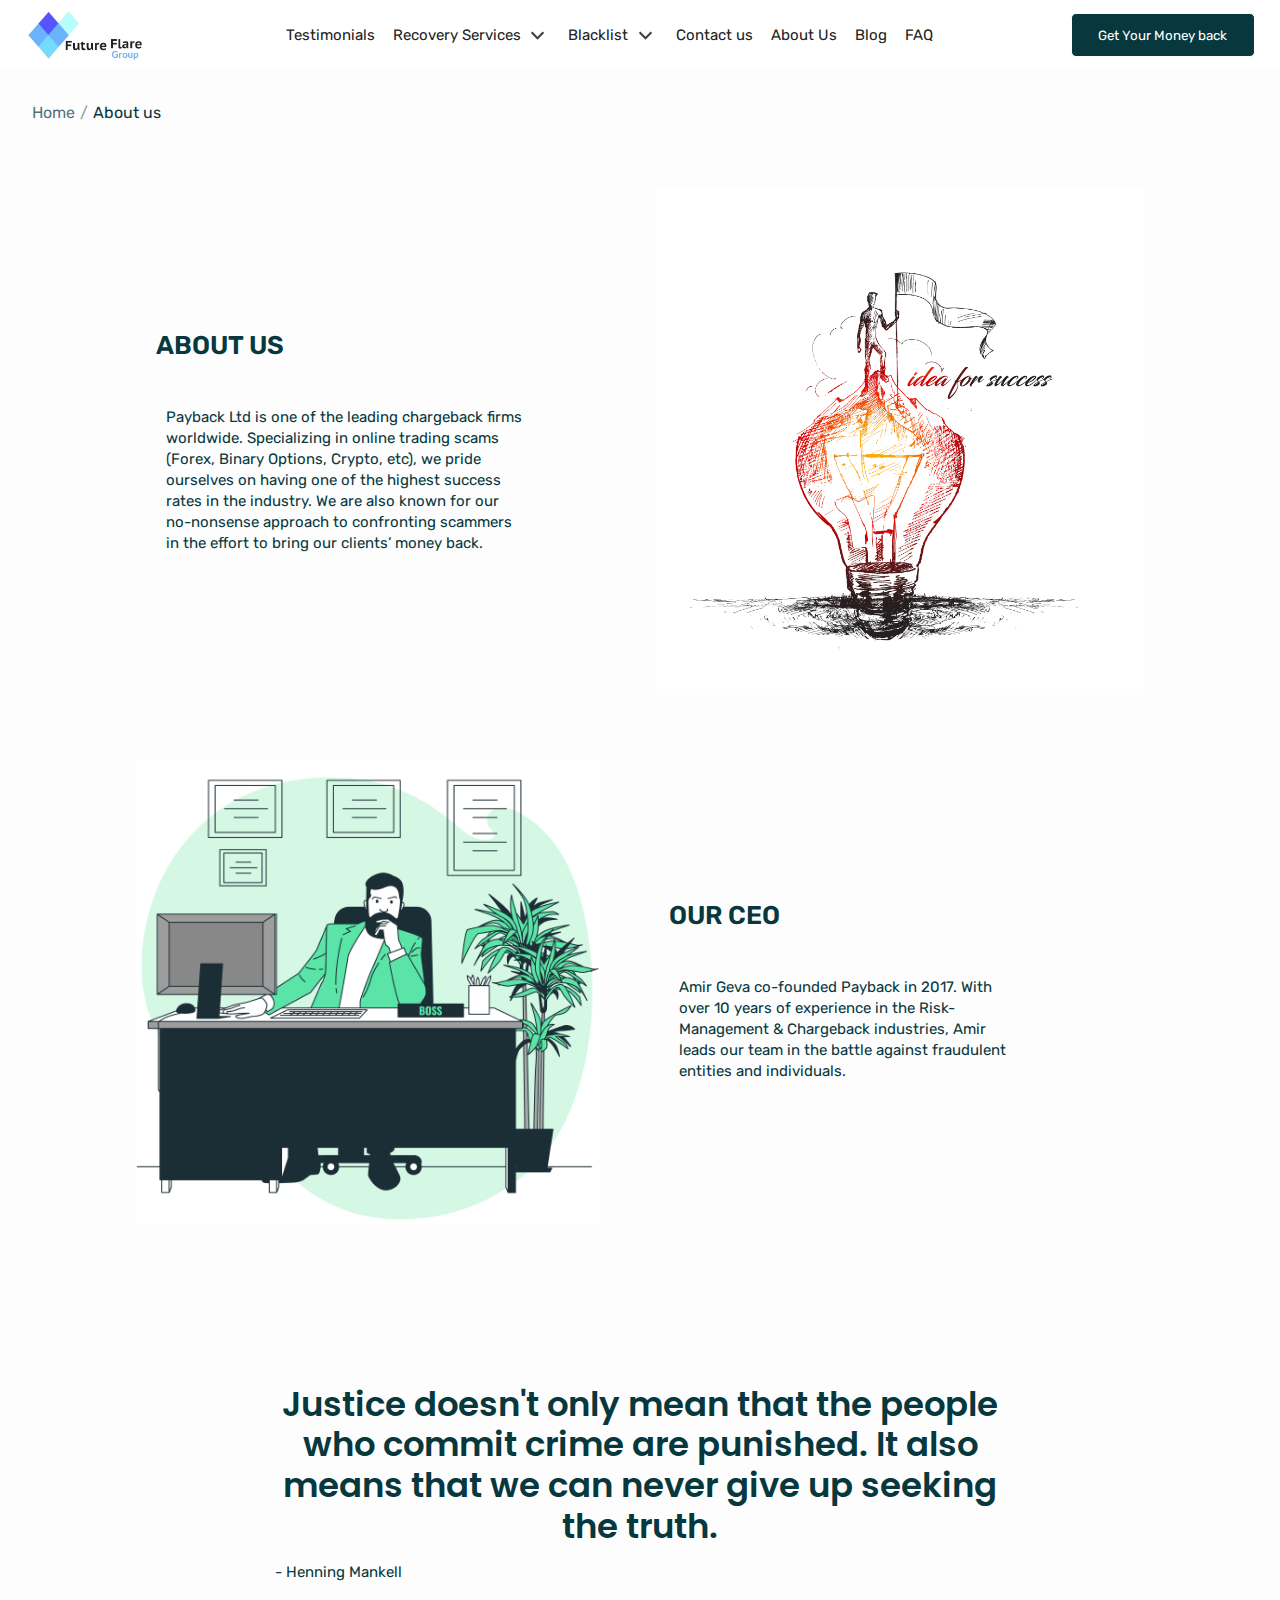
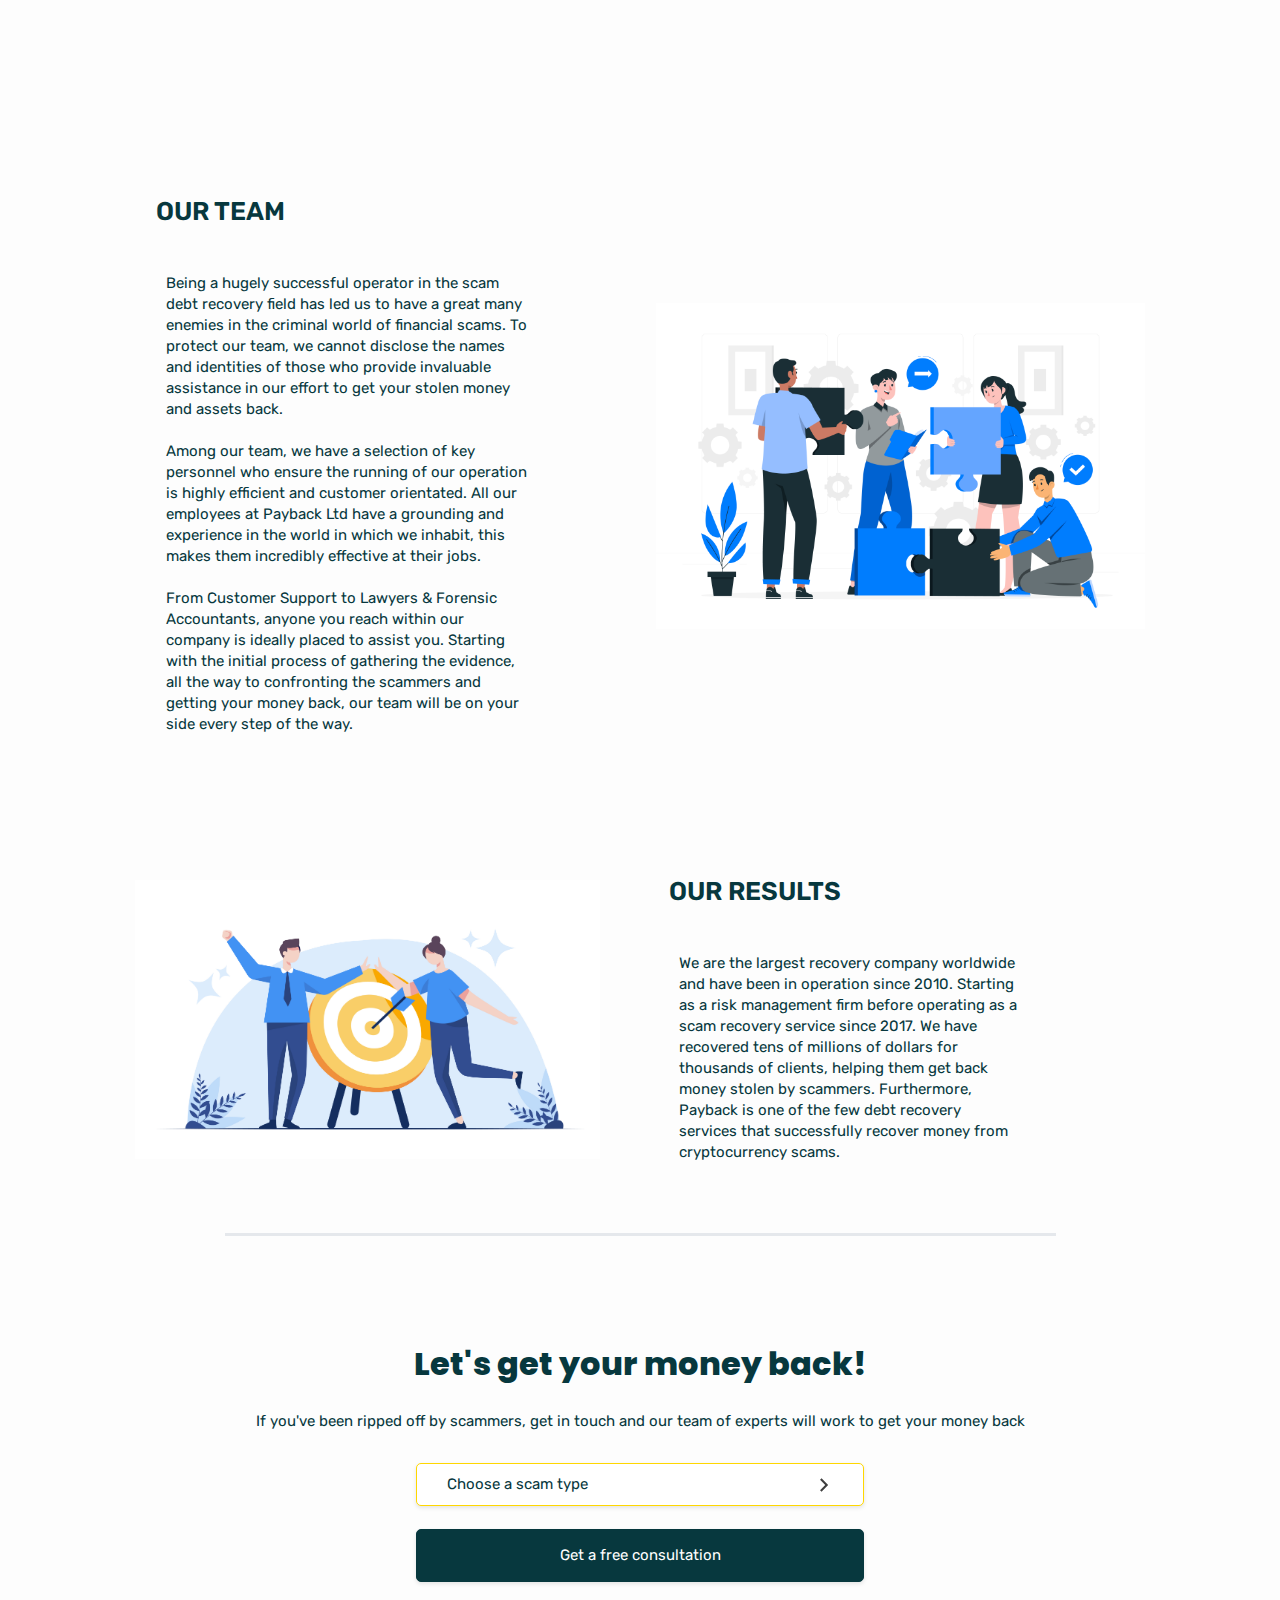
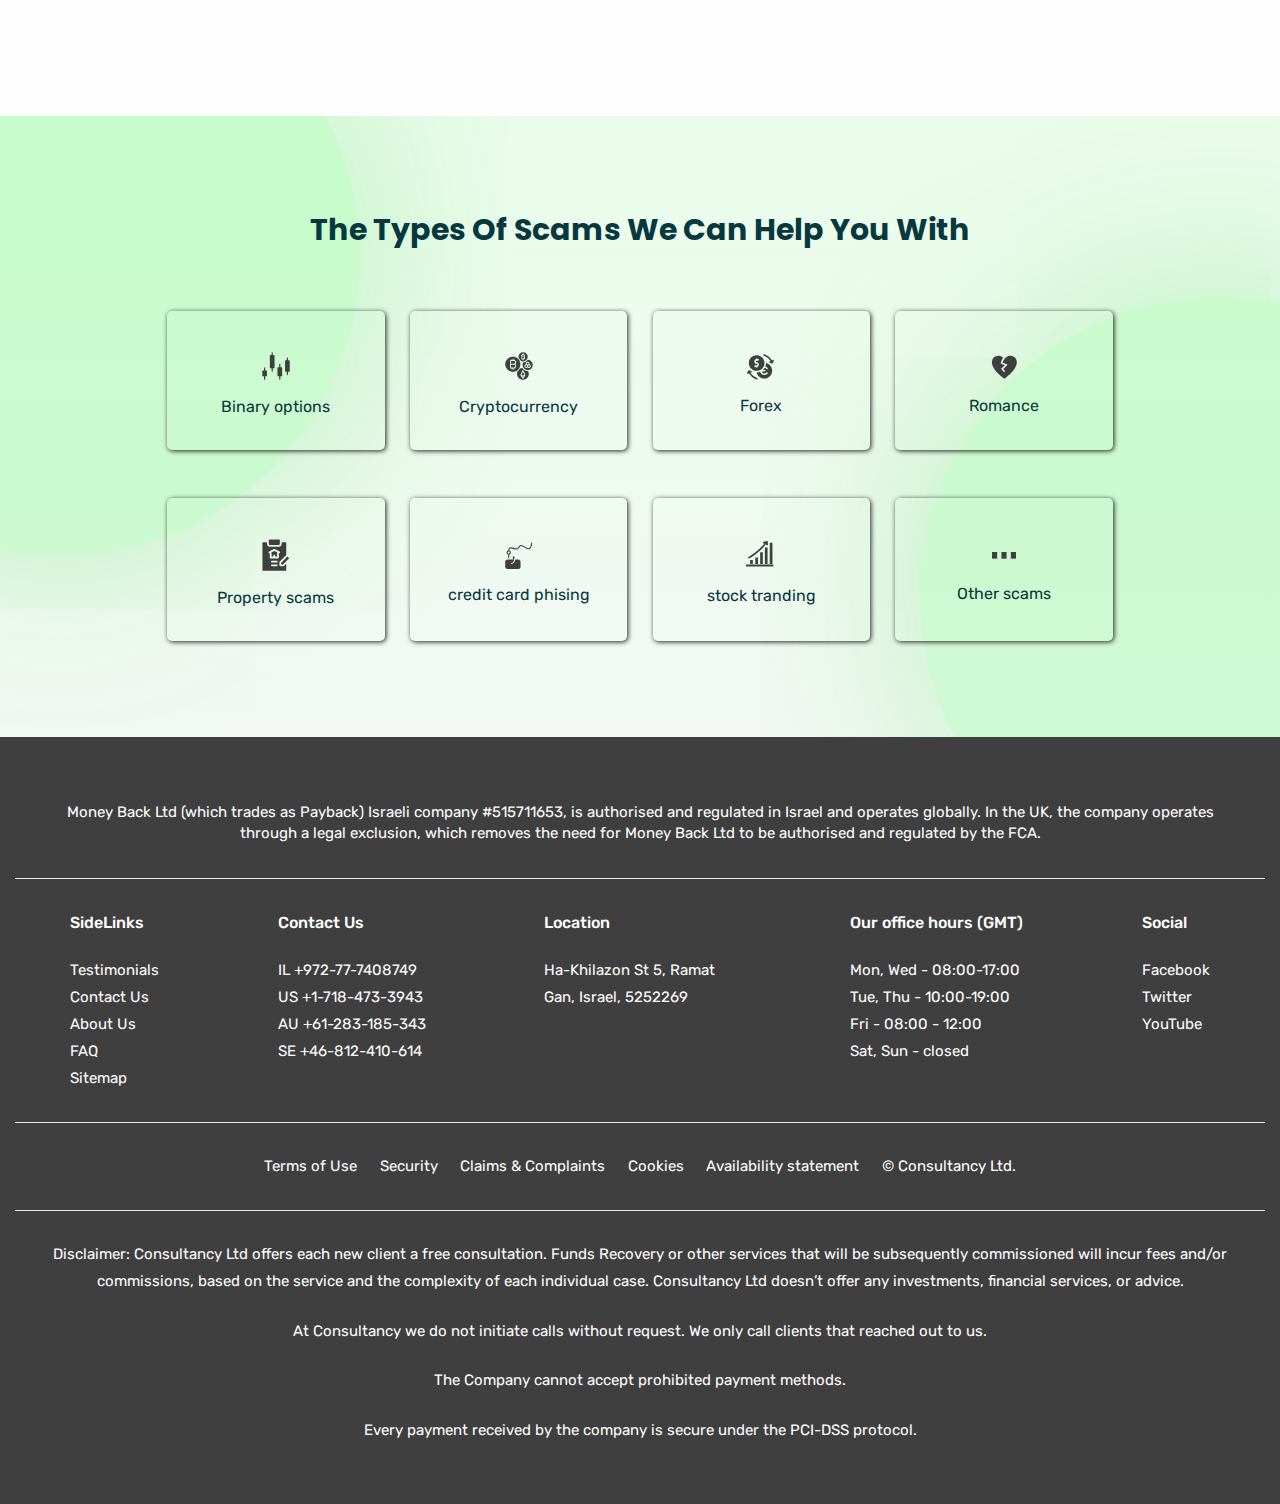
==== commit 5bade5f4: "faq" ====
--- a/aboutUS.html
+++ b/aboutUS.html
@@ -66,10 +66,10 @@
                     <li class="option"><a href="#">Imposters & Copycats</a></li>
                   </ul>
                 </li>
-                <li class="list_item"><a href="#">Contact us</a></li>
+                <li class="list_item"><a href="contactUs.html">Contact us</a></li>
                 <li class="list_item"><a href="#">About Us</a></li>
                 <li class="list_item"><a href="#">Blog</a></li>
-                <li class="list_item"><a href="#">FAQ</a></li>
+                <li class="list_item"><a href="faq.html">FAQ</a></li>
               </ul>
             </div>
             <div class="right">
@@ -124,7 +124,12 @@
             <div class="content">
               <div class="title">About Us</div>
               <p class="para">
-                Payback Ltd is one of the leading chargeback firms worldwide. Specializing in online trading scams (Forex, Binary Options, Crypto, etc), we pride ourselves on having one of the highest success rates in the industry. We are also known for our no-nonsense approach to confronting scammers in the effort to bring our clients’ money back.
+                Payback Ltd is one of the leading chargeback firms worldwide.
+                Specializing in online trading scams (Forex, Binary Options,
+                Crypto, etc), we pride ourselves on having one of the highest
+                success rates in the industry. We are also known for our
+                no-nonsense approach to confronting scammers in the effort to
+                bring our clients’ money back.
               </p>
             </div>
             <div class="reference">
@@ -141,9 +146,11 @@
             <div class="content">
               <div class="title">Our CEO</div>
               <p class="para">
-                Amir Geva co-founded Payback in 2017. With over 10 years of experience in the Risk-Management & Chargeback industries, Amir leads our team in the battle against fraudulent entities and individuals.
+                Amir Geva co-founded Payback in 2017. With over 10 years of
+                experience in the Risk-Management & Chargeback industries, Amir
+                leads our team in the battle against fraudulent entities and
+                individuals.
               </p>
-
             </div>
             <div class="reference">
               <img src="img/ceo.jpg" alt="" />
@@ -157,9 +164,13 @@
         <div class="container">
           <div class="wrapper">
             <div class="title">
-              <h1>Justice doesn't only mean that the people who commit crime are punished. It also means that we can never give up seeking the truth.</h1>
-            </div>
-            <div class="para"> - Henning Mankell</div>
+              <h1>
+                Justice doesn't only mean that the people who commit crime are
+                punished. It also means that we can never give up seeking the
+                truth.
+              </h1>
+            </div>
+            <div class="para">- Henning Mankell</div>
           </div>
         </div>
       </div>
@@ -171,9 +182,22 @@
             <div class="content">
               <div class="title">Our Team</div>
               <p class="para">
-                Being a hugely successful operator in the scam debt recovery field has led us to have a great many enemies in the criminal world of financial scams. To protect our team, we cannot disclose the names and identities of those who provide invaluable assistance in our effort to get your stolen money and assets back. <br><br>
-                Among our team, we have a selection of key personnel who ensure the running of our operation is highly efficient and customer orientated. All our employees at Payback Ltd have a grounding and experience in the world in which we inhabit, this makes them incredibly effective at their jobs. <br><br>
-                From Customer Support to Lawyers & Forensic Accountants, anyone you reach within our company is ideally placed to assist you. Starting with the initial process of gathering the evidence, all the way to confronting the scammers and getting your money back, our team will be on your side every step of the way.
+                Being a hugely successful operator in the scam debt recovery
+                field has led us to have a great many enemies in the criminal
+                world of financial scams. To protect our team, we cannot
+                disclose the names and identities of those who provide
+                invaluable assistance in our effort to get your stolen money and
+                assets back. <br /><br />
+                Among our team, we have a selection of key personnel who ensure
+                the running of our operation is highly efficient and customer
+                orientated. All our employees at Payback Ltd have a grounding
+                and experience in the world in which we inhabit, this makes them
+                incredibly effective at their jobs. <br /><br />
+                From Customer Support to Lawyers & Forensic Accountants, anyone
+                you reach within our company is ideally placed to assist you.
+                Starting with the initial process of gathering the evidence, all
+                the way to confronting the scammers and getting your money back,
+                our team will be on your side every step of the way.
               </p>
             </div>
             <div class="reference">
@@ -190,7 +214,13 @@
             <div class="content">
               <div class="title">Our Results</div>
               <p class="para">
-                We are the largest recovery company worldwide and have been in operation since 2010. Starting as a risk management firm before operating as a scam recovery service since 2017. We have recovered tens of millions of dollars for thousands of clients, helping them get back money stolen by scammers. Furthermore, Payback is one of the few debt recovery services that successfully recover money from cryptocurrency scams.
+                We are the largest recovery company worldwide and have been in
+                operation since 2010. Starting as a risk management firm before
+                operating as a scam recovery service since 2017. We have
+                recovered tens of millions of dollars for thousands of clients,
+                helping them get back money stolen by scammers. Furthermore,
+                Payback is one of the few debt recovery services that
+                successfully recover money from cryptocurrency scams.
               </p>
             </div>
             <div class="reference">
@@ -526,6 +556,15 @@
 
       <section class="footer_section">
         <div class="container">
+          <div class="wrapper">
+            <div class="txt">
+              Money Back Ltd (which trades as Payback) Israeli company
+              #515711653, is authorised and regulated in Israel and operates
+              globally. In the UK, the company operates through a legal
+              exclusion, which removes the need for Money Back Ltd to be
+              authorised and regulated by the FCA.
+            </div>
+          </div>
           <div class="wrapper">
             <div class="help col">
               <span class="text">SideLinks</span>
--- a/style.css
+++ b/style.css
@@ -141,12 +141,11 @@
 
 .navbar .wrapper .center .nav_list {
   display: flex;
-  flex: 1;
-  justify-content: space-between;
-  column-gap: 1.6em;
+  justify-content: space-around;
+  column-gap: 1.2em;
   font-size: var(--font-small);
   align-items: center;
-  line-height: 50px;
+  line-height: 1.2;
 }
 
 .navbar .wrapper .center .nav_list .list_item .icon {
@@ -447,7 +446,7 @@
   width: 100%;
 }
 
-.select-btn .icon {
+.select-menu .select-btn .icon {
   font-size: 20px;
   transition: 0.3s;
   rotate: 90deg;
@@ -766,12 +765,6 @@
   color: var(--dark-color);
 }
 
-.hero_section .hero_tree {
-  font-size: var(--font-smaller);
-  padding: 1.5em 3em;
-  text-align: center;
-}
-
 /* <!--  ============ choose back section  =============== --> */
 .choose {
   display: flex;
@@ -853,6 +846,7 @@
   position: relative;
   overflow: hidden;
   color: var(--primary-color);
+  z-index: 2;
 }
 
 .type::before {
@@ -862,10 +856,10 @@
   top: -10em;
   width: 600px;
   height: 600px;
-  border: 3em solid #b8f8e3;
   border-radius: 50%;
   z-index: -1;
-  background-color: #00c281;
+  background: #75fb7e48;
+  box-shadow: 0 0 200px -15px rgba(157, 238, 161, 0.854); 
 }
 
 .type::after {
@@ -875,10 +869,11 @@
   bottom: -10em;
   width: 600px;
   height: 600px;
-  border: 3em solid #b8f8e3;
   border-radius: 50%;
   z-index: -1;
-  background-color: #00c281;
+
+  background: #75fb7e48;
+  box-shadow: 0 0 200px -15px rgba(157, 238, 161, 0.854); 
 }
 
 .type .wrapper {
@@ -1011,11 +1006,11 @@
   opacity: 0.7;
 }
 
-.icon-small .icon svg {
+.more_about .icon-small .icon svg {
   transition: transform 0.3s ease-in-out;
 }
 
-.icon-small .icon svg.rotated {
+.more_about .icon-small .icon svg.rotated {
   transform: rotate(180deg);
 }
 
@@ -1025,18 +1020,20 @@
 /* ========= footer section ============== */
 .footer_section {
   background-color: var(--dark-color);
-  padding: 0 1em;
+    font-size: var(--font-small);
+  padding: 2em 1em;
 }
 .footer_section .wrapper {
   display: flex;
   flex-wrap: wrap;
   color: var(--white-color);
-  padding: 5em 0;
-  font-size: var(--font-small);
+  padding: 2em 0;
   column-gap: 0.5em;
   justify-content: space-around;
-  border-bottom: 2px solid var(--border-color);
-  margin-bottom: 1em;
+}
+
+.footer_section .wrapper:not(:last-child){
+    border-bottom: 1px solid var(--border-color);
 }
 
 .footer_section
@@ -1046,6 +1043,7 @@
   flex-direction: column;
   line-height: 1.8;
 }
+
 
 .footer_section .wrapper .col {
   width: min-content;
@@ -1080,6 +1078,17 @@
   font-weight: var(--fw5);
 }
 
+.footer_section .wrapper .txt{
+  padding: .3em 3em;
+  text-align: center;
+  cursor: pointer;
+}
+
+.footer_section .wrapper .txt:hover{
+  opacity: .8;
+}
+
+
 .footer_section .wrapper .col {
   max-width: 15%;
   width: fit-content;
@@ -1108,7 +1117,7 @@
 /* ###################################*/
 
 .path {
-  padding: 2em 1em;
+  padding: 2em;
   background-color: var(--secondary-color);
   color: var(--primary-color);
 }
@@ -1153,6 +1162,30 @@
   margin: 1em 20%;
   font-size: var(--font-small);
 }
+
+
+/* ###################################*/
+/* #        FAQ page                 #*/
+/* ###################################*/
+.more_about{
+  padding: 0 23% !important;
+  margin-bottom: 5em;
+}
+
+.more_about .para{
+  padding: 1em;
+  text-align: center;
+  font-size: var(--font-smaller);
+}
+.more_about .has-child:first-child{
+  margin-top: 1.5em;
+}
+
+
+
+
+
+
 
 @media screen and (min-width: 992px) {
   .navbar .wrapper .right .mbl {
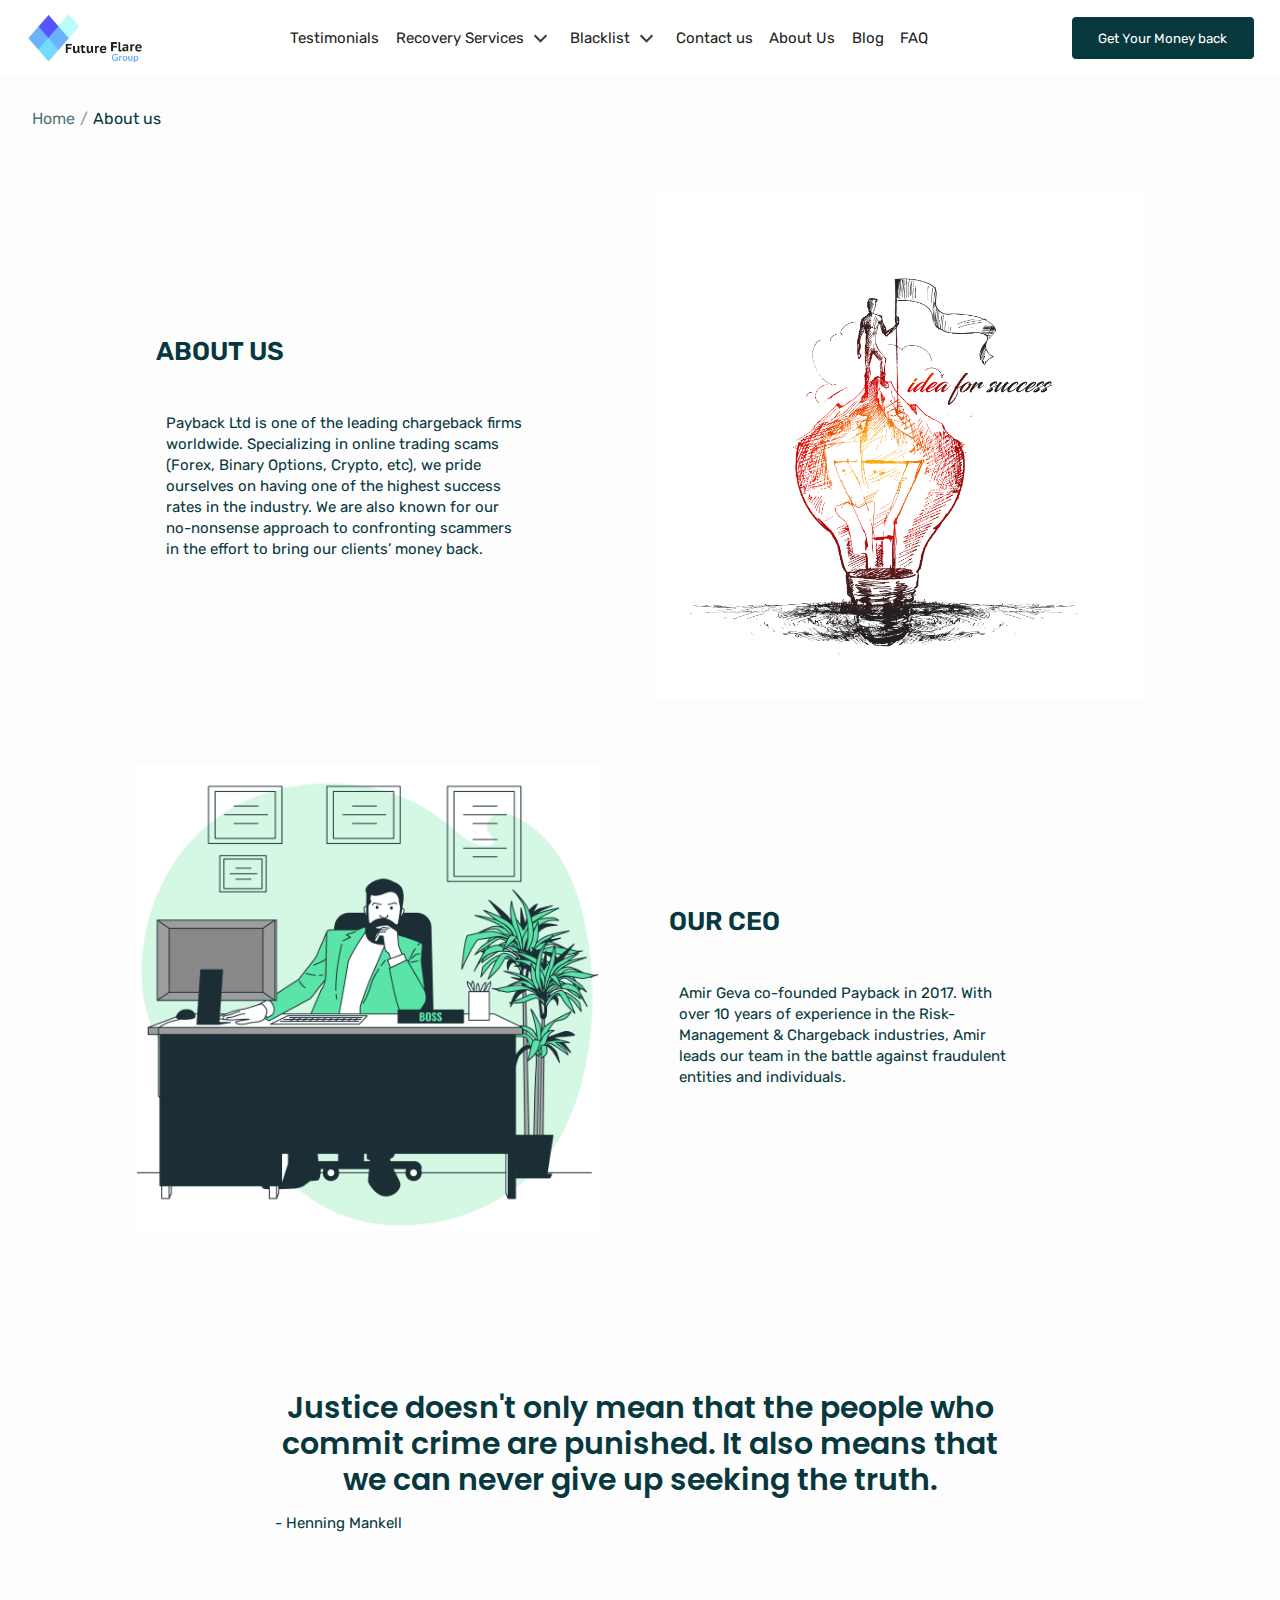
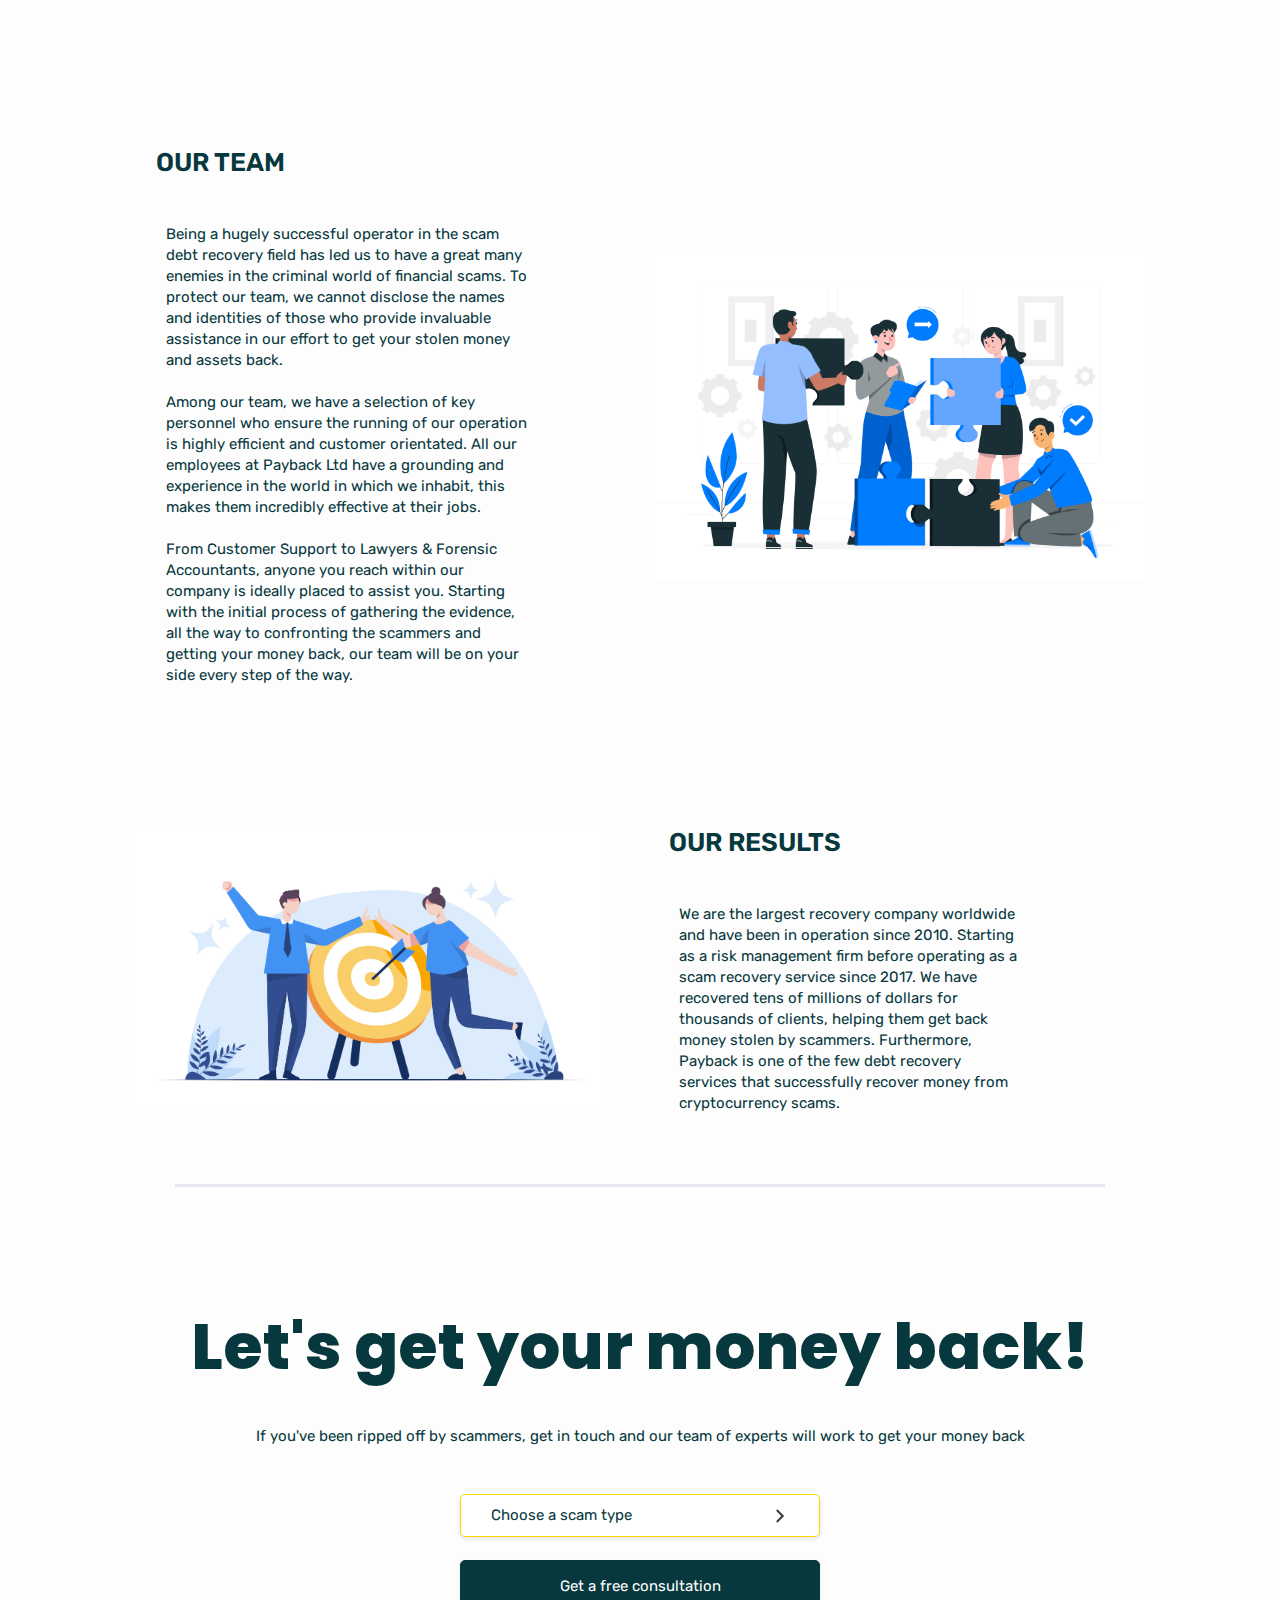
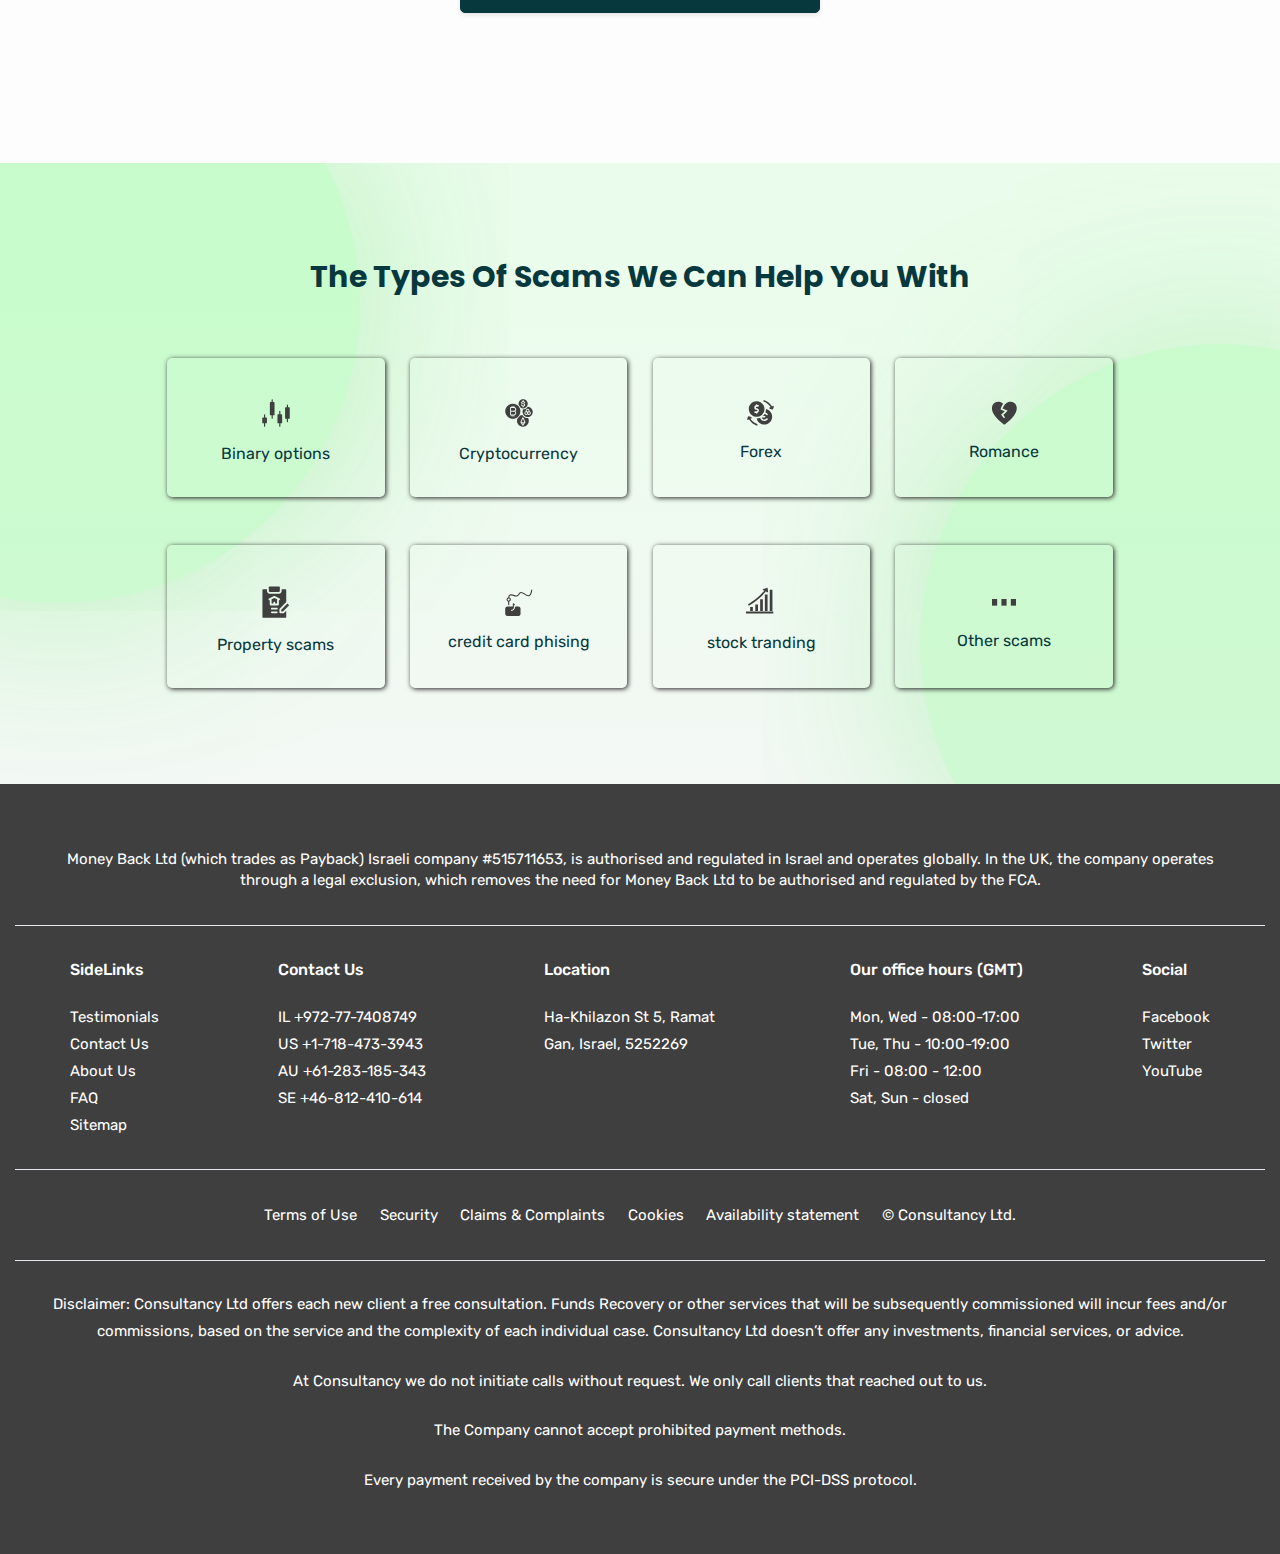
==== commit 2f450aac: "update testimonial.html" ====
--- a/aboutUS.html
+++ b/aboutUS.html
@@ -20,7 +20,7 @@
             </div>
             <div class="center">
               <ul class="nav_list">
-                <li class="list_item"><a href="#">Testimonials</a></li>
+                <li class="list_item"><a href="testimonial.html">Testimonials</a></li>
                 <li class="list_item">
                   <a href="#">
                     <span>Recovery Services</span>
--- a/style.css
+++ b/style.css
@@ -116,6 +116,7 @@
 }
 
 /* <!--  ============ navbar section  =============== --> */
+
 .navbar .wrapper {
   display: flex;
   justify-content: space-between;
@@ -142,10 +143,11 @@
 .navbar .wrapper .center .nav_list {
   display: flex;
   justify-content: space-around;
-  column-gap: 1.2em;
+  column-gap: 1.1em;
   font-size: var(--font-small);
   align-items: center;
   line-height: 1.2;
+  width: max-content;
 }
 
 .navbar .wrapper .center .nav_list .list_item .icon {
@@ -161,9 +163,6 @@
 .navbar .center .nav_list .list_item .icon svg {
   transition: transform 0.5s ease;
 }
-.navbar .center .nav_list .list_item a {
-  transition: all 0.3s;
-}
 
 .navbar .center .nav_list .list_item a:hover {
   opacity: 0.6;
@@ -174,10 +173,21 @@
   column-gap: 0.3em;
   align-items: center;
   line-height: inherit;
+  transition: all 0.3s;
+  top: 2em;
+}
+
+.navbar .wrapper .center .nav_list .list_item {
+  height: 60px;
+  display: flex;
+  justify-content: center;
+  align-items: center;
 }
 
 .navbar .wrapper .center .nav_list .list_item .options {
   position: absolute;
+  top: 4em;
+  left: -1em;
   line-height: 1.5;
   padding: 1em;
   box-shadow: 1px -1px 10px var(--white-color);
@@ -187,14 +197,13 @@
   display: none;
   color: var(--white-color);
   background-color: rgb(0, 0, 0, 0.4);
-  z-index: 2;
+  z-index: 1000;
 }
 
 .navbar .wrapper .center .nav_list .list_item .options .option {
   padding: 0.4em 1em;
   position: relative;
   transition: transform 0.5s ease;
-  z-index: 2;
 }
 
 .navbar .wrapper .center .nav_list .list_item .options .option:hover {
@@ -462,7 +471,7 @@
   top: 3.5em;
   left: 0;
   backdrop-filter: blur(2px);
-  z-index: 2;
+  z-index: 10;
   width: 100%;
   padding: 1em;
   border-radius: 0.6em;
@@ -783,6 +792,7 @@
 
 .choose .title {
   padding: 1em 0;
+  font-size: 2em;
 }
 
 .choose .para {
@@ -859,7 +869,7 @@
   border-radius: 50%;
   z-index: -1;
   background: #75fb7e48;
-  box-shadow: 0 0 200px -15px rgba(157, 238, 161, 0.854); 
+  box-shadow: 0 0 200px -15px rgba(157, 238, 161, 0.854);
 }
 
 .type::after {
@@ -873,7 +883,7 @@
   z-index: -1;
 
   background: #75fb7e48;
-  box-shadow: 0 0 200px -15px rgba(157, 238, 161, 0.854); 
+  box-shadow: 0 0 200px -15px rgba(157, 238, 161, 0.854);
 }
 
 .type .wrapper {
@@ -953,13 +963,15 @@
   background-color: var(--secondary-color);
   color: var(--primary-color);
   padding: 6em 20%;
+  display: flex;
+  justify-content: center;
 }
 
 .more_about .title {
   font-size: 2em;
   text-align: center;
   font-weight: var(--fw5);
-  padding: 1em 2em;
+  padding: 1em 0.2em;
   line-height: 1.2;
 }
 .more_about .icon-small {
@@ -1020,7 +1032,7 @@
 /* ========= footer section ============== */
 .footer_section {
   background-color: var(--dark-color);
-    font-size: var(--font-small);
+  font-size: var(--font-small);
   padding: 2em 1em;
 }
 .footer_section .wrapper {
@@ -1032,8 +1044,8 @@
   justify-content: space-around;
 }
 
-.footer_section .wrapper:not(:last-child){
-    border-bottom: 1px solid var(--border-color);
+.footer_section .wrapper:not(:last-child) {
+  border-bottom: 1px solid var(--border-color);
 }
 
 .footer_section
@@ -1043,7 +1055,6 @@
   flex-direction: column;
   line-height: 1.8;
 }
-
 
 .footer_section .wrapper .col {
   width: min-content;
@@ -1078,16 +1089,15 @@
   font-weight: var(--fw5);
 }
 
-.footer_section .wrapper .txt{
-  padding: .3em 3em;
+.footer_section .wrapper .txt {
+  padding: 0.3em 3em;
   text-align: center;
   cursor: pointer;
 }
 
-.footer_section .wrapper .txt:hover{
-  opacity: .8;
-}
-
+.footer_section .wrapper .txt:hover {
+  opacity: 0.8;
+}
 
 .footer_section .wrapper .col {
   max-width: 15%;
@@ -1097,8 +1107,12 @@
 .footer_section .wrapper.policy ul {
   display: flex;
   flex-wrap: wrap;
-  gap: 1.5em;
+  column-gap: 1.5em;
   justify-content: space-around;
+}
+
+.footer_section .wrapper.policy ul li {
+  line-height: 2;
 }
 
 .footer_section .wrapper.disclaimer ul {
@@ -1145,6 +1159,9 @@
   text-align: center;
   background-color: var(--secondary-color);
   color: var(--primary-color);
+  display: flex;
+  justify-content: center;
+  align-items: center;
 }
 
 .justice .wrapper .title {
@@ -1152,7 +1169,7 @@
 }
 
 .justice .wrapper .title h1 {
-  font-size: 34px;
+  font-size: 30px;
   font-weight: var(--fw6);
   line-height: 1.2;
 }
@@ -1163,22 +1180,396 @@
   font-size: var(--font-small);
 }
 
-
 /* ###################################*/
 /* #        FAQ page                 #*/
 /* ###################################*/
-.more_about{
+
+.more_about.faq {
   padding: 0 23% !important;
   margin-bottom: 5em;
 }
 
-.more_about .para{
+.more_about.faq .para {
   padding: 1em;
   text-align: center;
   font-size: var(--font-smaller);
 }
-.more_about .has-child:first-child{
+.more_about.faq .has-child:first-child {
   margin-top: 1.5em;
+}
+
+/* ###################################*/
+/* #        Blog page                #*/
+/* ###################################*/
+
+.featured {
+  background-color: var(--secondary-color);
+  color: var(--primary-color);
+  padding: 2em 0;
+}
+
+.featured .wrapper .title h1 {
+  font-size: 32px;
+  font-weight: var(--fw6);
+  text-align: center;
+  padding: 1em;
+}
+
+.featured .wrapper .context {
+  display: flex;
+  justify-content: space-between;
+  padding: 0 1em;
+}
+
+.featured .wrapper .packet .image {
+  height: 300px;
+}
+
+.featured .wrapper .packet {
+  box-shadow: 2px 2px 10px rgba(0, 0, 0, 0.5);
+  border-radius: 10px;
+  overflow: hidden;
+}
+
+.featured .wrapper .packet .image {
+  overflow: hidden;
+}
+
+.featured .wrapper .packet .image img {
+  transition: transform 0.3s ease-in-out;
+}
+
+.featured .wrapper .packet:hover .image img {
+  transform: scale(1.1);
+  border-radius: 10px;
+}
+.featured .wrapper .left .packet .image img {
+  border-radius: 10px 10px 0 0;
+}
+
+.featured .wrapper .right .packet .image img {
+  border-radius: 10px 0 0 10px;
+}
+
+.featured .wrapper .right .packet .image {
+  height: 180px;
+  width: 40%;
+}
+
+.featured .wrapper .right .packet .text {
+  width: 60%;
+}
+
+.featured .wrapper .right {
+  display: flex;
+  align-items: center;
+}
+
+.featured .wrapper .right .pack {
+  display: flex;
+  flex-direction: column;
+  row-gap: 1em;
+  flex: 1;
+}
+
+.featured .wrapper .right .packet {
+  display: flex;
+  align-items: center;
+}
+
+.featured .wrapper .packet .image img {
+  width: 100%;
+  height: 100%;
+  object-fit: cover;
+}
+
+.featured .wrapper .packet .text {
+  padding: 1em;
+}
+
+.featured .wrapper .packet .text .title {
+  font-size: 16px;
+  font-weight: var(--fw5);
+}
+
+.featured .wrapper .packet .text .date {
+  display: flex;
+  align-items: center;
+  column-gap: 0.5em;
+}
+
+.featured .wrapper .packet .text .date .icon {
+  display: flex;
+  align-items: center;
+}
+
+.featured .wrapper .context .left {
+  width: 58%;
+}
+
+.featured .wrapper .context .right {
+  width: 38%;
+}
+
+.choose .wrapper .choice {
+  padding: 2em 10%;
+}
+
+.choose .wrapper .choice .gmail input {
+  width: 100%;
+  padding: 0.7em 1.5em;
+  font: inherit;
+  border: none;
+  border-radius: 5px;
+  box-shadow: 0 0 5px rgba(0, 0, 0, 0.3);
+  opacity: 0.8;
+}
+
+.wrapper .choice .gmail input:focus {
+  outline: 1px solid var(--primary-color);
+  box-shadow: none;
+}
+
+.topic .context .categories {
+  display: flex;
+  flex-wrap: wrap;
+  padding: 2em 1em;
+}
+
+.topic .context .categories li:first-child {
+  border-radius: 10px 0 0 0;
+}
+
+.topic .context .categories li:last-child {
+  border-radius: 0 0 10px 0;
+}
+
+.topic .wrapper .context {
+  display: flex;
+  flex-direction: column;
+  justify-content: center;
+  align-items: center;
+}
+
+.topic .context .categories li {
+  border: 1px solid;
+  min-width: 150px;
+  text-align: center;
+  display: flex;
+  align-items: center;
+  justify-content: center;
+  padding: 0.3em 1em;
+  transition: all 0.3s ease-in-out;
+  font-weight: var(--fw5);
+}
+
+.topic .context .categories li:hover {
+  background-color: var(--primary-color);
+  color: var(--white-color);
+  border: 1px solid var(--primary-color);
+}
+
+.topic .context .blog_box .packet {
+  margin: 1em 0;
+  cursor: pointer;
+}
+
+.topic .context .blog_box {
+  width: 100%;
+  display: flex;
+  flex-wrap: wrap;
+  align-items: center;
+  justify-content: space-around;
+  column-gap: 1em;
+}
+
+.topic .wrapper {
+  display: flex;
+  flex-direction: column;
+}
+
+.topic .context .blog_box .packets {
+  width: 30%;
+}
+
+/* ###################################*/
+/* #        single blog page               #*/
+/* ###################################*/
+.single_blog .context .left .title h1 {
+  text-align: left;
+  line-height: 1.2;
+  padding: 0.5em;
+}
+
+.single_blog .context .left .para {
+  padding: 1em;
+  font-weight: var(--fw8);
+}
+
+.single_blog .context .left .image {
+  padding: 0.5em 1em;
+}
+
+.single_blog .context .left .personal {
+  display: flex;
+  justify-content: space-between;
+  padding: 1em;
+}
+
+.single_blog .context .left .personal .lft {
+  display: flex;
+  flex-wrap: wrap;
+}
+
+.single_blog .context .left .personal .lft .date::after {
+  content: "|";
+  padding: 0 0.5em;
+}
+
+.single_blog .context .left .personal .rght {
+  display: flex;
+  flex-wrap: wrap;
+  column-gap: 0.5em;
+}
+
+.single_blog .context .left .personal .rght .icon {
+  background-color: var(--border-color);
+  display: flex;
+  align-items: center;
+  border-radius: 50%;
+}
+
+.single_blog .context .left .personal .rght .icon.fb svg:hover{
+  color: #1877F2;
+}
+
+.single_blog .context .left .personal .rght .icon.x svg:hover{
+  color: black;
+}
+
+.single_blog .context .left .personal .rght .icon.ln svg:hover{
+  color: #0A66C2;
+}
+
+
+.single_blog .context .left .discription{
+  padding: 1em;
+}
+
+.single_blog .context .left .discription ul{
+  padding: .5em 0;
+}
+
+.single_blog .context .left .discription ul li{
+  padding-left: 1.3em;
+  position: relative;
+}
+
+.single_blog .context .left .discription ul li::before{
+  content: "";
+  position: absolute;
+  top: .5em;
+  left: 0;
+  width: 8px;
+  height: 8px;
+  rotate: 45deg;
+  background: yellowgreen;
+}
+
+
+
+.single_blog .context .right {
+  display: block;
+  position: sticky;
+  top: 6em;
+  align-self: flex-start;
+}
+
+.single_blog .context .right .box{
+  background-color: var(--primary-color);
+  color: var(--white-color);
+  padding: 2em;
+  text-align: center;
+  border-radius: 10px 10px 0 0;
+  margin-top: 2em;
+}
+
+.single_blog .context .right .box .title{
+  line-height: 1.2;
+  padding: .5em;
+}
+
+.single_blog .context .right .box .para{
+  padding: 1em;
+}
+
+.single_blog .context .right .box .btn{
+  padding: 1em;
+}
+
+.single_blog .context .right .box .btn button{
+  padding: .8em 2em;
+  font: inherit;
+  border-radius: 25px;
+  font-size: var(--font-small);
+    font-weight: var(--fw6);
+    text-transform: capitalize;
+}
+
+.single_blog .context .right .box .btn button:hover{
+  background-color: #FFD700;
+}
+
+.single_blog .context .right .attach{
+  display: flex;
+  justify-content: space-between;
+  align-items: center;
+  padding: 1em 1.5em;
+  background-color: var(--border-color);
+  border-radius: 0 0 10px 10px;
+}
+
+.single_blog .context .right .attach .icon svg{
+  width: 80px;
+  fill: var(--primary-color);
+}
+
+.single_blog .context .right .attach .txt{
+  font-size: 22px;
+  font-weight: var(--fw6);
+  padding:  1em;
+  text-align: right;
+}
+
+
+/* ###################################*/
+/* #        testimonials page        #*/
+/* ###################################*/
+.testimonial .packets{
+  border: 0;
+  box-shadow: 0;
+}
+
+.testimonial .packets .packet{
+  display: flex;
+  border-radius: 0;
+  padding: 1em;
+  border: 0;
+  box-shadow: 0;
+  flex-direction: column;
+}
+
+.testimonial .packets .packet .profile{
+  display: flex;
+  justify-content: space-between;
+  border: 1px solid;
+}
+
+.testimonial .packets .packet .image{
+  width: 100px;
+  height: 100px;
+  object-fit: contain;
+  object-position: ;
 }
 
 
@@ -1325,6 +1716,40 @@
   .justice .wrapper .title {
     margin: 0 10%;
   }
+
+  .more_about.faq {
+    padding: 0 5% !important;
+    margin-bottom: 5em;
+  }
+
+  .choose .wrapper .choice {
+    padding: 2em 0;
+  }
+
+  .featured .wrapper .context {
+    flex-direction: column;
+  }
+
+  .featured .wrapper .context {
+    flex-direction: column;
+  }
+
+  .featured .wrapper .context .left {
+    width: 100%;
+  }
+
+  .featured .wrapper .context .right {
+    width: 100%;
+    padding: 2em 0;
+  }
+
+  .featured .wrapper .right .packet {
+    width: 100%;
+  }
+
+  .topic .context .blog_box .packets {
+    width: 45%;
+  }
 }
 
 @media screen and (max-width: 652px) {
@@ -1334,6 +1759,9 @@
   .type .wrapper .wrap_box .box {
     width: 100%;
   }
+  .topic .context .blog_box .packets {
+    width: 100%;
+  }
 }
 
 @media screen and (max-width: 352px) {
